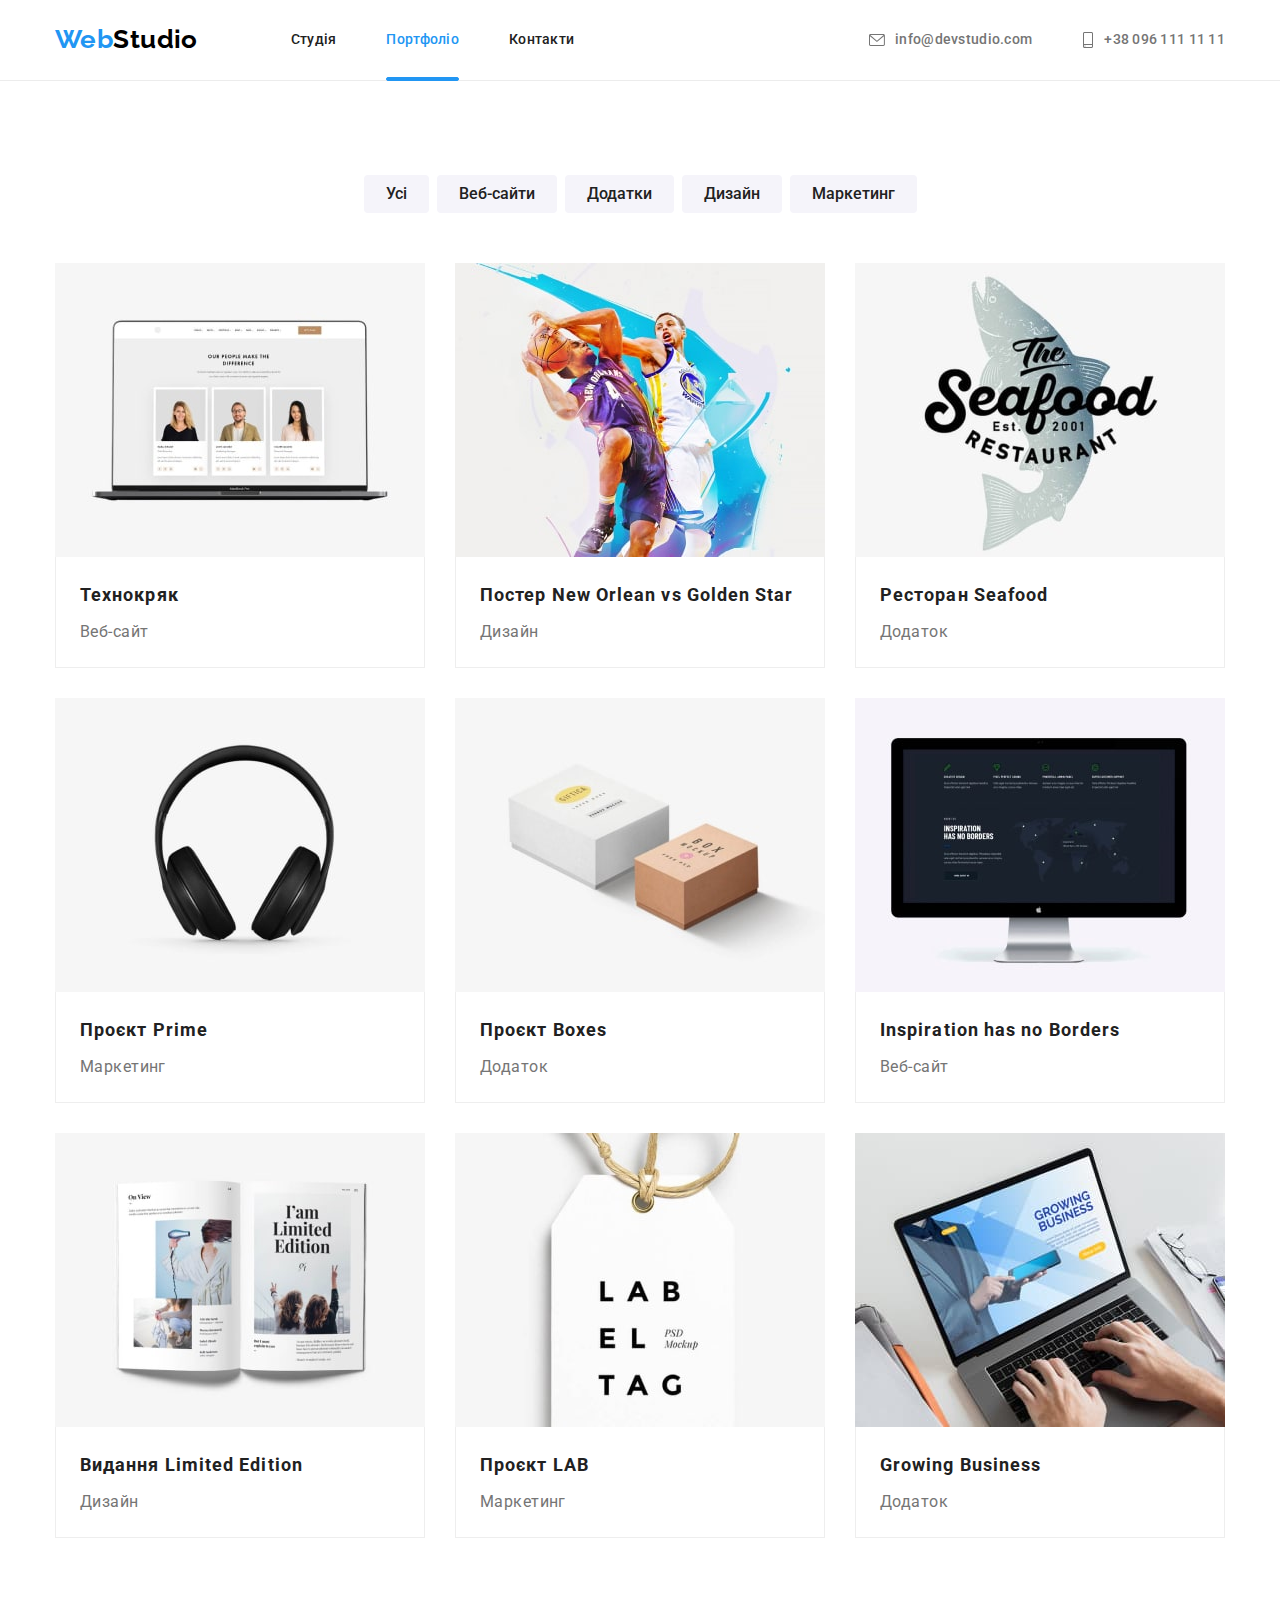
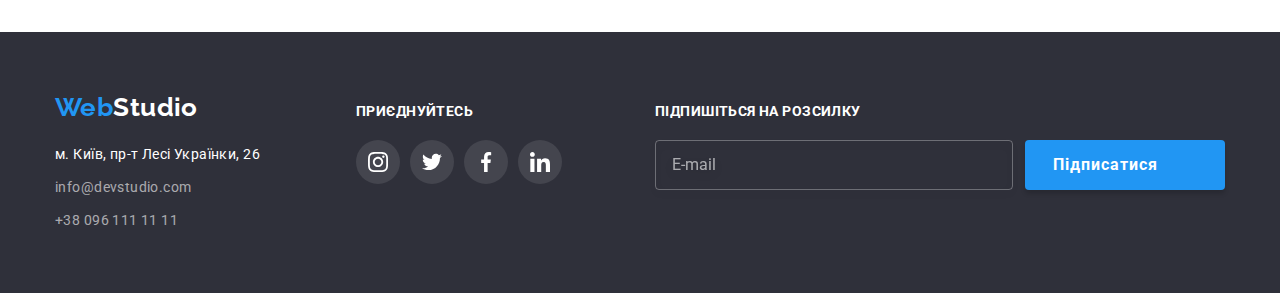
==== portfolio.html @ 58933726 "add all from home work 6" ====
<!DOCTYPE html>
<html lang="uk">

<head>
    <meta charset="UTF-8" />
    <meta http-equiv="X-UA-Compatible" content="IE=edge" />
    <meta name="viewport" content="width=device-width, initial-scale=1.0" />
    <title>WebStudio</title>
    <link rel="preconnect" href="https://fonts.googleapis.com" />
    <link rel="preconnect" href="https://fonts.gstatic.com" crossorigin />
    <link
        href="https://fonts.googleapis.com/css2?family=Raleway:wght@700&family=Roboto:wght@400;500;700;900&display=swap"
        rel="stylesheet" />
    <link rel="stylesheet"
        href="https://cdnjs.cloudflare.com/ajax/libs/modern-normalize/1.1.0/modern-normalize.min.css" />
    <link rel="stylesheet" href="./css/styles.css" />
</head>

<body>
    <!-- header -->
    <header class="header-page">
        <div class="container wraper-header">
            <a href="./index.html" lang="en" class="header-logo link"><span class="logo-web">Web</span>Studio</a>
            <nav class="nav">
                <a href="./index.html" class="nav-link active link">Студія</a>
                <a href="./portfolio.html" class="nav-link active current link">Портфоліо</a>
                <a href="./" class="nav-link active link">Контакти</a>
            </nav>
            <ul class="header-lists lists">
                <li class="header-list">
                    <a href="mailto:info@devstudio.com" target="_blank" rel="noopener noreferrer nofollow"
                        class="header-contact active link">
                        <svg class="mail-icon" width="16" height="12">
                            <use href="./img/icons.svg#icon-envelope"></use>
                        </svg>
                        info@devstudio.com</a>
                </li>
                <li class="header-list">
                    <a href="tel:+380961111111" class="header-contact active link">
                        <svg class="smartphone-icon" width="12" height="16">
                            <use href="./img/icons.svg#icon-smartphone"></use>
                        </svg>
                        +38 096 111 11 11</a>
                </li>
            </ul>
        </div>
    </header>

    <main>
        <!-- portfolio -->
        <section class="section">
            <div class="container">
                <h2 class="visually-hidden">Портфоліо</h2>
                <ul class="btn-lists lists">
                    <li class="filter-item">
                        <button type="button" class="btn-portfolio">Усі</button>
                    </li>
                    <li class="filter-item">
                        <button type="button" class="btn-portfolio">Веб-сайти</button>
                    </li>
                    <li class="filter-item">
                        <button type="button" class="btn-portfolio">Додатки</button>
                    </li>
                    <li class="filter-item">
                        <button type="button" class="btn-portfolio">Дизайн</button>
                    </li>
                    <li class="filter-item">
                        <button type="button" class="btn-portfolio">Маркетинг</button>
                    </li>
                </ul>
                <ul class="project-lists lists">
                    <li class="project-item">
                        <a href="./" class="project-link">
                            <div class="overlay-wrap">
                                <img src="./img/portfolio-1.jpg" alt="Відкритий на ноутбуці вебсайт" width="370" />
                                <p class="hover-overlay">Ресурс пропонує комплексні пропозиції з різним рівнем
                                    функціоналу та сервісів. Все це
                                    дозволить
                                    відвідувачу отримати
                                    вичерпні відомості про компанію чи приватну особу.</p>
                            </div>
                            <div class="project-wraper">
                                <h3 class="project-title">Технокряк</h3>
                                <p class="project-descr">Веб-сайт</p>
                            </div>
                        </a>
                    </li>
                    <li class="project-item">
                        <a href="./" class="project-link">
                            <div class="overlay-wrap">
                                <img src="./img/portfolio-2.jpg" alt="Постер баскетбольної команди" width="370" />
                                <p class="hover-overlay">Ресурс пропонує комплексні пропозиції з різним рівнем
                                    функціоналу та сервісів. Все це
                                    дозволить
                                    відвідувачу отримати
                                    вичерпні відомості про компанію чи приватну особу.</p>
                            </div>
                            <div class="project-wraper">
                                <h3 class="project-title">Постер New Orlean vs Golden Star</h3>
                                <p class="project-descr">Дизайн</p>
                            </div>
                        </a>
                    </li>
                    <li class="project-item">
                        <a href="./" class="project-link">
                            <div class="overlay-wrap">
                                <img src="./img/portfolio-3.jpg" alt="Логотип ресторану" width="370" />
                                <p class="hover-overlay">Ресурс пропонує комплексні пропозиції з різним рівнем
                                    функціоналу та сервісів. Все це дозволить
                                    відвідувачу отримати
                                    вичерпні відомості про компанію чи приватну особу.</p>
                            </div>
                            <div class="project-wraper">
                                <h3 class="project-title">Ресторан Seafood</h3>
                                <p class="project-descr">Додаток</p>
                            </div>
                        </a>
                    </li>
                    <li class="project-item">
                        <a href="./" class="project-link">

                            <div class="overlay-wrap">
                                <img src="./img/portfolio-4.jpg" alt="Навушники" width="370" />
                                <p class="hover-overlay">Ресурс пропонує комплексні пропозиції з різним рівнем
                                    функціоналу та сервісів. Все це дозволить
                                    відвідувачу отримати
                                    вичерпні відомості про компанію чи приватну особу.</p>
                            </div>
                            <div class="project-wraper">
                                <h3 class="project-title">Проєкт Prime</h3>
                                <p class="project-descr">Маркетинг</p>
                            </div>
                        </a>
                    </li>
                    <li class="project-item">
                        <a href="./" class="project-link">

                            <div class="overlay-wrap">
                                <img src="./img/portfolio-5.jpg" alt="Два ящика" width="370" />
                                <p class="hover-overlay">Ресурс пропонує комплексні пропозиції з різним рівнем
                                    функціоналу та сервісів. Все це дозволить
                                    відвідувачу отримати
                                    вичерпні відомості про компанію чи приватну особу.</p>
                            </div>
                            <div class="project-wraper">
                                <h3 class="project-title">Проєкт Boxes</h3>
                                <p class="project-descr">Додаток</p>
                            </div>
                        </a>
                    </li>
                    <li class="project-item">
                        <a href="./" class="project-link">

                            <div class="overlay-wrap">
                                <img src="./img/portfolio-6.jpg" alt="Вебсайт" width="370" />
                                <p class="hover-overlay">Ресурс пропонує комплексні пропозиції з різним рівнем
                                    функціоналу та сервісів. Все це дозволить
                                    відвідувачу отримати
                                    вичерпні відомості про компанію чи приватну особу.</p>
                            </div>
                            <div class="project-wraper">
                                <h3 class="project-title">Inspiration has no Borders</h3>
                                <p class="project-descr">Веб-сайт</p>
                            </div>
                        </a>
                    </li>
                    <li class="project-item">
                        <a href="./" class="project-link">

                            <div class="overlay-wrap">
                                <img src="./img/portfolio-7.jpg" alt="Книга лімітованої серії" width="370" />
                                <p class="hover-overlay">Ресурс пропонує комплексні пропозиції з різним рівнем
                                    функціоналу та сервісів. Все це дозволить
                                    відвідувачу отримати
                                    вичерпні відомості про компанію чи приватну особу.</p>
                            </div>
                            <div class="project-wraper">
                                <h3 class="project-title">Видання Limited Edition</h3>
                                <p class="project-descr">Дизайн</p>
                            </div>
                        </a>
                    </li>
                    <li class="project-item">
                        <a href="./" class="project-link">

                            <div class="overlay-wrap">
                                <img src="./img/portfolio-8.jpg" alt="Бирка" width="370" />
                                <p class="hover-overlay">Ресурс пропонує комплексні пропозиції з різним рівнем
                                    функціоналу та сервісів. Все це дозволить
                                    відвідувачу отримати
                                    вичерпні відомості про компанію чи приватну особу.</p>
                            </div>
                            <div class="project-wraper">
                                <h3 class="project-title">Проєкт LAB</h3>
                                <p class="project-descr">Маркетинг</p>
                            </div>
                        </a>
                    </li>
                    <li class="project-item">
                        <a href="./" class="project-link">

                            <div class="overlay-wrap">
                                <img src="./img/portfolio-9.jpg" alt="Відкритий на ноутбуці додаток" width="370" />
                                <p class="hover-overlay">Ресурс пропонує комплексні пропозиції з різним рівнем
                                    функціоналу та сервісів. Все це дозволить
                                    відвідувачу отримати
                                    вичерпні відомості про компанію чи приватну особу.</p>
                            </div>
                            <div class="project-wraper">
                                <h3 class="project-title">Growing Business</h3>
                                <p class="project-descr">Додаток</p>
                            </div>
                        </a>
                    </li>
                </ul>
            </div>
        </section>
    </main>

    <!-- footer -->
    <footer class="footer-page">
        <div class="wraper-footer container">
            <div class="wrap-address">
                <a href="./index.html" lang="en" class="footer-logo link"><span class="logo-web">Web</span>Studio</a>

                <address class="address-section">
                    <ul class="lists">
                        <li class="footer-list">
                            <a href="https://goo.gl/maps/ywGKh34JQWEBD4Sm8" class="address-link active link">м. Київ,
                                пр-т Лесі Українки, 26</a>
                        </li>
                        <li class="footer-list">
                            <a href="mailto:info@devstudio.com" target="_blank" rel="noopener noreferrer nofollow"
                                class="contact-link active link">info@devstudio.com</a>
                        </li>
                        <li class="footer-list">
                            <a href="tel:+380961111111" class="contact-link active link">+38 096 111 11 11</a>
                        </li>
                    </ul>
                </address>
            </div>
            <div class="wrap-social">
                <strong class="social-title">приєднуйтесь</strong>
                <ul class="social-lists-footer lists">
                    <li class="social-item">
                        <a href="./" class="social-link social-link-footer">
                            <svg class="social-icon" width="20" height="20">
                                <use href="./img/icons.svg#icon-instagram"></use>
                            </svg>
                        </a>
                    </li>
                    <li class="social-item">
                        <a href="./" class="social-link social-link-footer">
                            <svg class="social-icon" width="20" height="20">
                                <use href="./img/icons.svg#icon-twitter"></use>
                            </svg>
                        </a>
                    </li>
                    <li class="social-item">
                        <a href="./" class="social-link social-link-footer">
                            <svg class="social-icon" width="20" height="20">
                                <use href="./img/icons.svg#icon-facebook"></use>
                            </svg>
                        </a>
                    </li>
                    <li class="social-item">
                        <a href="./" class="social-link social-link-footer">
                            <svg class="social-icon" width="20" height="20">
                                <use href="./img/icons.svg#icon-linkedin"></use>
                            </svg>
                        </a>
                    </li>
                </ul>
            </div>

            <div>
                <strong class="social-title">Підпишіться на розсилку</strong>
                <form class="footer-form-wrap">
                    <input type="email" name="maill" class="footer-input" placeholder="E-mail" required>
                    <button type="submit" class="footer-btn btn active-btn">
                        Підписатися
                        <svg width="24" height="24" class="footer-icon-send">
                            <use href="./img/icons.svg#icon-send"></use>
                        </svg>
                    </button>
                </form>
            </div>
        </div>
    </footer>
</body>

</html>
---- css/styles.css ----
:root {
  --prime-bgc: #ffffff;
  --first-bgc: #2f303a;
  --second-bgc: #f5f4fa;

  --acent-color: #2196f3;
  --prime-color: #212121;
  --second-color: #757575;

  --line-header: #ececec;

  --btn-bgc: #2196f3;
  --btn-color: #ffffff;
  --btn-active: #188ce8;

  --overlay-hero: rgba(47, 48, 58, 0.4);
  --modall-hero: rgba(0, 0, 0, 0.2);
  --overlay-project: rgba(33, 150, 243, 0.9);

  --social-color: #afb1b8;

  --hero-color: #ffffff;
  --logo-header-color: #000000;
  --footer-color: #ffffff;
  --bgc-work-desc: rgba(47, 48, 58, 0.8);
  --contacts-color: rgba(255, 255, 255, 0.6);
  --bgc-social-footer: rgba(255, 255, 255, 0.1);
  --potfolio-project-border: #eeeeee;
}

h1,
h2,
h3,
h4,
h5,
h6,
p {
  margin: 0;
}

ul {
  padding: 0;
  margin: 0;
}

img {
  display: block;
}

body {
  font-family: 'Roboto', sans-serif;
  color: var(--prime-color);
  background-color: var(--prime-bgc);
  letter-spacing: 0.03em;
  font-size: 14px;
}

.active {
  transition: color 250ms cubic-bezier(0.4, 0, 0.2, 1);
}

.active:focus,
.active:hover {
  color: var(--acent-color);
}

.active-btn {
  transition: background-color 250ms cubic-bezier(0.4, 0, 0.2, 1);
}

.active-btn:hover,
.active-btn:focus {
  background-color: var(--btn-active);
}

.link {
  text-decoration: none;
}

.lists {
  list-style: none;
}

.visually-hidden {
  position: absolute;
  white-space: nowrap;
  width: 1px;
  height: 1px;
  overflow: hidden;
  border: 0;
  padding: 0;
  clip: rect(0 0 0 0);
  clip-path: inset(50%);
  margin: -1px;
}

.container {
  width: 1200px;
  padding-left: 15px;
  padding-right: 15px;
  margin: 0 auto;
}

.section {
  padding-top: 94px;
  padding-bottom: 94px;
}

.active.current {
  position: relative;
  color: var(--acent-color);
}

.active.current::after {
  content: '';
  position: absolute;
  bottom: -1px;
  left: 0;
  width: 100%;
  height: 4px;
  border: 1px solid var(--acent-color);
  border-radius: 2px;
  background-color: var(--acent-color);
}

/* header */
.header-page {
  max-width: 1600px;
  margin: 0 auto;
  border-bottom: 1px solid var(--line-header);
}

.wraper-header {
  display: flex;
  align-items: center;
}

.header-logo {
  display: inline-block;
  padding-top: 24px;
  padding-bottom: 25px;
  margin-right: 93px;

  font-family: 'Raleway', sans-serif;
  font-weight: 700;
  font-size: 26px;
  line-height: 1.19;
  color: var(--logo-header-color);
}

.logo-web {
  color: var(--acent-color);
}

.nav {
  display: flex;
}

.nav-link {
  display: block;
  padding: 32px 0;

  font-weight: 500;
  line-height: 1.14;
  letter-spacing: 0.02em;
  color: inherit;
}

.nav-link:not(:last-child) {
  margin-right: 50px;
}

.header-lists {
  display: flex;
  margin-left: auto;
}

.header-list:not(:last-child) {
  margin-right: 50px;
}

.header-contact {
  display: flex;
  align-items: center;

  font-weight: 500;
  line-height: 1.14;
  letter-spacing: 0.02em;
  color: var(--second-color);
}

.mail-icon,
.smartphone-icon {
  margin-right: 10px;
  fill: currentColor;
}

/* Hero */
.hero-section {
  max-width: 1600px;
  height: 600px;
  margin: 0 auto;
  background-color: var(--first-bgc);
  background-image: linear-gradient(to right, rgba(47, 48, 58, 0.4), rgba(47, 48, 58, 0.4)),
    url(../img/bgc-hero.jpg);
  background-repeat: no-repeat;
  background-size: cover;
  background-position: center;
  padding-top: 200px;
  padding-bottom: 200px;
}

.hero-title {
  max-width: 696px;
  margin: 0 auto;
  margin-bottom: 30px;

  font-weight: 900;
  font-size: 44px;
  line-height: 1.36;
  text-align: center;
  letter-spacing: 0.06em;
  text-transform: uppercase;
  color: var(--hero-color);
}

.btn {
  display: block;
  margin: 0 auto;
  padding: 10px 32px;
  box-shadow: 0px 4px 4px rgba(0, 0, 0, 0.15);
  border: none;
  border-radius: 4px;
  min-width: 216px;

  font-family: inherit;
  font-weight: 700;
  font-size: 16px;
  line-height: 1.88;
  text-align: center;
  letter-spacing: 0.06em;
  color: var(--btn-color);
  background-color: var(--btn-bgc);
  cursor: pointer;
}

/* advantage */
.advantage-wraper {
  padding-bottom: 47px;
}

.advantage-lists {
  display: flex;
  flex-wrap: wrap;
  gap: 30px;
}

.icon-wrap {
  display: flex;
  align-items: center;
  justify-content: center;
  width: 270px;
  height: 120px;
  background-color: var(--second-bgc);
  border-radius: 4px;
  margin-bottom: 30px;
}

.advantage-item {
  flex-basis: calc((100% - 90px) / 4);
}

.advantage-title {
  margin-bottom: 10px;

  font-weight: 700;
  line-height: 1.14;
  text-transform: uppercase;
}

.advantage-descr {
  line-height: 1.71;
  color: var(--second-color);
}

/* about work */
.work-section {
  padding-top: 47px;
}

.work-lists {
  display: flex;
  flex-wrap: wrap;
  gap: 30px;
}

.work-item {
  position: relative;
  flex-basis: calc((100% - 60px) / 3);
}

.work-wrap {
  position: absolute;
  bottom: 0;
  left: 0;
  display: flex;
  justify-content: center;
  align-items: center;
  padding: 10px;
  width: 100%;
  height: 70px;
  background-color: var(--bgc-work-desc);
}

.work-desc {
  font-weight: 700;
  line-height: 1.14;
  text-align: center;
  text-transform: uppercase;
  color: var(--hero-color);
}

.work-title,
.team-title {
  margin-bottom: 50px;

  font-weight: 700;
  font-size: 36px;
  line-height: 1.17;
  text-align: center;
}

/* about-team */
.team-section {
  background-color: var(--second-bgc);
  max-width: 1600px;
  margin: 0 auto;
}

.team-lists {
  display: flex;
  flex-wrap: wrap;
  gap: 30px;
}

.card {
  box-shadow: 0px 1px 3px rgba(0, 0, 0, 0.12), 0px 1px 1px rgba(0, 0, 0, 0.14),
    0px 2px 1px rgba(0, 0, 0, 0.2);
  border-radius: 0px 0px 4px 4px;
  background-color: var(--prime-bgc);
  flex-basis: calc((100% - 4 * 30px) / 4);
}

.wraper-card {
  padding: 30px 10px;
  text-align: center;
}

.card-title {
  display: block;
  margin-bottom: 10px;

  font-weight: 500;
  font-size: 16px;
  line-height: 1.19;
}

.card-descr {
  margin-bottom: 16px;

  font-size: 16px;
  line-height: 1.19;
  color: var(--second-color);
}

.social-lists {
  display: flex;
  justify-content: center;
  gap: 10px;
}

.social-link {
  display: flex;
  align-items: center;
  justify-content: center;
  border-radius: 50%;
  width: 44px;
  height: 44px;
  color: var(--social-color);

  transition: color 250ms cubic-bezier(0.4, 0, 0.2, 1),
    background-color 250ms cubic-bezier(0.4, 0, 0.2, 1);
}

.social-link:hover,
.social-link:focus {
  color: var(--btn-color);
  background-color: var(--acent-color);
}

.social-icon {
  fill: currentColor;
}

/* Permanent clients */
.clients-title {
  margin-bottom: 50px;

  font-weight: 700;
  font-size: 36px;
  line-height: 1.17;
  text-align: center;
}

.clients-lists {
  display: flex;
  flex-wrap: wrap;
  gap: 30px;
}

.clients-item {
  width: calc((100% - 150px) / 6);
}

.clients-link {
  display: flex;
  align-items: center;
  justify-content: center;
  height: 92px;

  border: 1px solid var(--social-color);
  border-radius: 4px;
  color: var(--social-color);

  transition: color 250ms cubic-bezier(0.4, 0, 0.2, 1),
    border-color 250ms cubic-bezier(0.4, 0, 0.2, 1);
}

.clients-link:hover,
.clients-link:focus {
  border-color: var(--acent-color);
  color: var(--acent-color);
}

.clients-icon {
  fill: currentColor;
}

/* footer */
.footer-page {
  background-color: var(--first-bgc);
  max-width: 1600px;
  margin: 0 auto;
}

.wraper-footer {
  display: flex;
  align-items: baseline;
  padding-top: 60px;
  padding-bottom: 60px;
}

.wrap-address {
  margin-right: 70px;
  width: 231px;
}

.footer-logo {
  display: inline-block;
  margin-bottom: 20px;

  font-family: 'Raleway', sans-serif;
  font-weight: 700;
  font-size: 26px;
  line-height: 1.19;
  color: var(--footer-color);
}

.address-section {
  font-style: normal;
}

.footer-list:not(:last-child) {
  margin-bottom: 9px;
}

.address-link {
  line-height: 1.71;
  color: var(--footer-color);
}

.contact-link {
  line-height: 1.71;
  color: var(--contacts-color);
}

.wrap-social {
  margin-right: 93px;
}

.social-title {
  display: block;
  margin-bottom: 20px;

  color: var(--footer-color);
  font-weight: 700;
  line-height: 1.14;
  text-transform: uppercase;
}

.social-lists-footer {
  display: flex;
  gap: 10px;
}

.social-link-footer {
  color: var(--footer-color);
  background-color: var(--bgc-social-footer);
}

.social-link-footer:hover,
.social-link-footer:focus {
  background-color: var(--acent-color);
}

.footer-form-wrap {
  display: flex;
}

.footer-input {
  width: 358px;
  height: 50px;
  padding: 15px 16px;
  margin-right: 12px;
  border: 1px solid rgba(255, 255, 255, 0.3);
  filter: drop-shadow(0px 4px 4px rgba(0, 0, 0, 0.15));
  border-radius: 4px;

  background-color: inherit;
  color: var(--footer-color);
}

.footer-input:-webkit-autofill {
  -webkit-text-fill-color: var(--footer-color);
  -webkit-box-shadow: 0 0 0 30px var(--first-bgc) inset;
  caret-color: var(--footer-color);
}

.footer-input::placeholder {
  font-size: 16px;
  line-height: 1.25;
  color: var(--contacts-color);
}

.footer-btn {
  display: flex;
  align-items: center;
  min-width: 200px;
  padding: 10px 28px;
}

.footer-icon-send {
  margin-left: 10px;
  fill: currentColor;
}

/* portfolio */
.btn-lists {
  display: flex;
  justify-content: center;
  margin-bottom: 50px;
  gap: 8px;
}

.btn-portfolio {
  padding: 6px 22px;
  background: #f5f4fa;
  border-radius: 4px;
  border: none;

  font-family: inherit;
  font-weight: 500;
  font-size: 16px;
  line-height: 1.62;
  background-color: var(--second-bgc);
  color: inherit;
  cursor: pointer;

  transition: box-shadow 250ms cubic-bezier(0.4, 0, 0.2, 1),
    color 250ms cubic-bezier(0.4, 0, 0.2, 1), background-color 250ms cubic-bezier(0.4, 0, 0.2, 1);
}

.btn-portfolio:focus,
.btn-portfolio:hover {
  box-shadow: 0px 3px 1px rgba(0, 0, 0, 0.1), 0px 1px 2px rgba(0, 0, 0, 0.08),
    0px 2px 2px rgba(0, 0, 0, 0.12);
  color: var(--btn-color);
  background-color: var(--acent-color);
}

.project-lists {
  display: flex;
  flex-wrap: wrap;
  gap: 30px;
}

.project-item {
  flex-basis: calc((100% - 60px) / 3);
}

.overlay-wrap {
  position: relative;
  overflow: hidden;
}

.project-link {
  display: block;
  text-decoration: none;
  color: inherit;
  transition: box-shadow 250ms cubic-bezier(0.4, 0, 0.2, 1);
}

.project-link:hover,
.project-link:focus {
  box-shadow: 0px 1px 1px rgba(0, 0, 0, 0.12), 0px 4px 4px rgba(0, 0, 0, 0.06),
    1px 4px 6px rgba(0, 0, 0, 0.16);
}

.hover-overlay {
  padding: 63px 24px;
  position: absolute;
  top: 0;
  left: 0;

  font-weight: 400;
  font-size: 18px;
  line-height: 1.56;
  color: var(--btn-color);
  background-color: var(--overlay-project);

  transform: translateY(101%);
  transition: transform 250ms cubic-bezier(0.4, 0, 0.2, 1);
}

.project-link:hover .hover-overlay,
.project-link:focus .hover-overlay {
  transform: translateY(0);
}

.project-wraper {
  padding: 20px 24px;
  border-bottom: 1px solid var(--potfolio-project-border);
  border-right: 1px solid var(--potfolio-project-border);
  border-left: 1px solid var(--potfolio-project-border);
}

.project-title {
  margin-bottom: 4px;

  font-weight: 700;
  font-size: 18px;
  line-height: 2;
  letter-spacing: 0.06em;
}

.project-descr {
  font-size: 16px;
  line-height: 1.88;
  color: var(--second-color);
}

/* backdrop */
.is-hidden {
  visibility: hidden;
  opacity: 0;
  pointer-events: none;
}

.hero-backdrop.is-hidden {
  opacity: 0;
}

.hero-backdrop {
  position: fixed;
  z-index: 1;
  opacity: 1;
  top: 0;
  left: 0;
  width: 100%;
  height: 100%;
  background-color: var(--modall-hero);

  transition: opacity 250ms cubic-bezier(0.4, 0, 0.2, 1),
    visibility 250ms cubic-bezier(0.4, 0, 0.2, 1);
}

.hero-backdrop.is-hidden .modall {
  transform: translate(-50%, -50%) scale(1.15);
}

.modall {
  position: absolute;
  top: 50%;
  left: 50%;
  width: 528px;
  height: 581px;
  padding: 40px;

  background-color: var(--prime-bgc);
  box-shadow: 0px 1px 3px rgba(0, 0, 0, 0.12), 0px 1px 1px rgba(0, 0, 0, 0.14),
    0px 2px 1px rgba(0, 0, 0, 0.2);
  border-radius: 4px;
  transform: translate(-50%, -50%) scale(1);

  transition: transform 250ms cubic-bezier(0.4, 0, 0.2, 1);
}

.modall-title {
  display: block;
  margin-bottom: 12px;

  font-weight: 700;
  font-size: 20px;
  line-height: 1.15;
  text-align: center;
}

.modall-form {
  display: flex;
  flex-direction: column;
}

.modall-field,
.modall-field-textarea {
  display: flex;
  flex-direction: column;
  margin-bottom: 10px;
}

.modall-field-textarea {
  margin-bottom: 20px;
}

.modall-label {
  margin-bottom: 4px;

  font-size: 12px;
  line-height: 1.17;
  letter-spacing: 0.01em;
  color: var(--second-color);
}

.wrap-input {
  position: relative;
}

.modall-input {
  padding-left: 42px;
  border: 1px solid rgba(33, 33, 33, 0.2);
  border-radius: 4px;
  height: 40px;
  width: 100%;

  font-size: 12px;
  line-height: 1.67;
  letter-spacing: 0.01em;

  outline: none;

  transition: border 250ms cubic-bezier(0.4, 0, 0.2, 1);
}

.modall-input:-webkit-autofill {
  -webkit-text-fill-color: var(--prime-color);
  -webkit-box-shadow: 0 0 0 30px var(--prime-bgc) inset;
  caret-color: var(--prime-color);
}

.modall-input:hover,
.modall-input:focus,
.modall-textarea:hover,
.modall-textarea:focus {
  border: solid 1px var(--acent-color);
}

.modall-icon {
  position: absolute;
  top: 50%;
  left: 12px;
  transform: translateY(-50%);
  fill: currentColor;
  pointer-events: none;

  transition: fill 250ms cubic-bezier(0.4, 0, 0.2, 1);
}

.modall-input:hover+.modall-icon,
.modall-input:focus+.modall-icon {
  fill: var(--acent-color);
}

.modall-textarea {
  height: 120px;
  padding: 12px 16px;
  border: 1px solid rgba(33, 33, 33, 0.2);
  border-radius: 4px;
  resize: none;

  outline: none;

  transition: border 250ms cubic-bezier(0.4, 0, 0.2, 1);
}

.modall-textarea::placeholder {
  font-size: 12px;
  line-height: 1.67;
  letter-spacing: 0.01em;
}

.checkbox-label {
  display: flex;
  align-items: center;
  justify-content: center;
  margin-bottom: 30px;
}

.agree {
  fill: transparent;
  border: 2px solid var(--prime-color);
  border-radius: 2px;
  margin-right: 7px;

  transition: fill 250ms cubic-bezier(0.4, 0, 0.2, 1),
    background-color 250ms cubic-bezier(0.4, 0, 0.2, 1);
}


.ckeckbox:checked+.agree {
  background-color: var(--acent-color);
  fill: var(--btn-color);
  border-radius: 2px;
  border: none;
}

.license {
  line-height: 1.71;
  color: var(--second-color);
}

.license-link {
  line-height: 1.71;
  color: var(--acent-color);
}



.btn-close {
  display: flex;
  align-items: center;
  justify-content: center;

  position: absolute;
  top: 8px;
  right: 8px;

  background-color: inherit;
  border-radius: 50%;
  width: 30px;
  height: 30px;
  border: 1px solid rgba(0, 0, 0, 0.1);
  cursor: pointer;
  color: var(--logo-header-color);

  transition: color 250ms cubic-bezier(0.4, 0, 0.2, 1);
}

.btn-close:hover {
  color: var(--acent-color);
}

.icon-close {
  fill: currentColor;
}
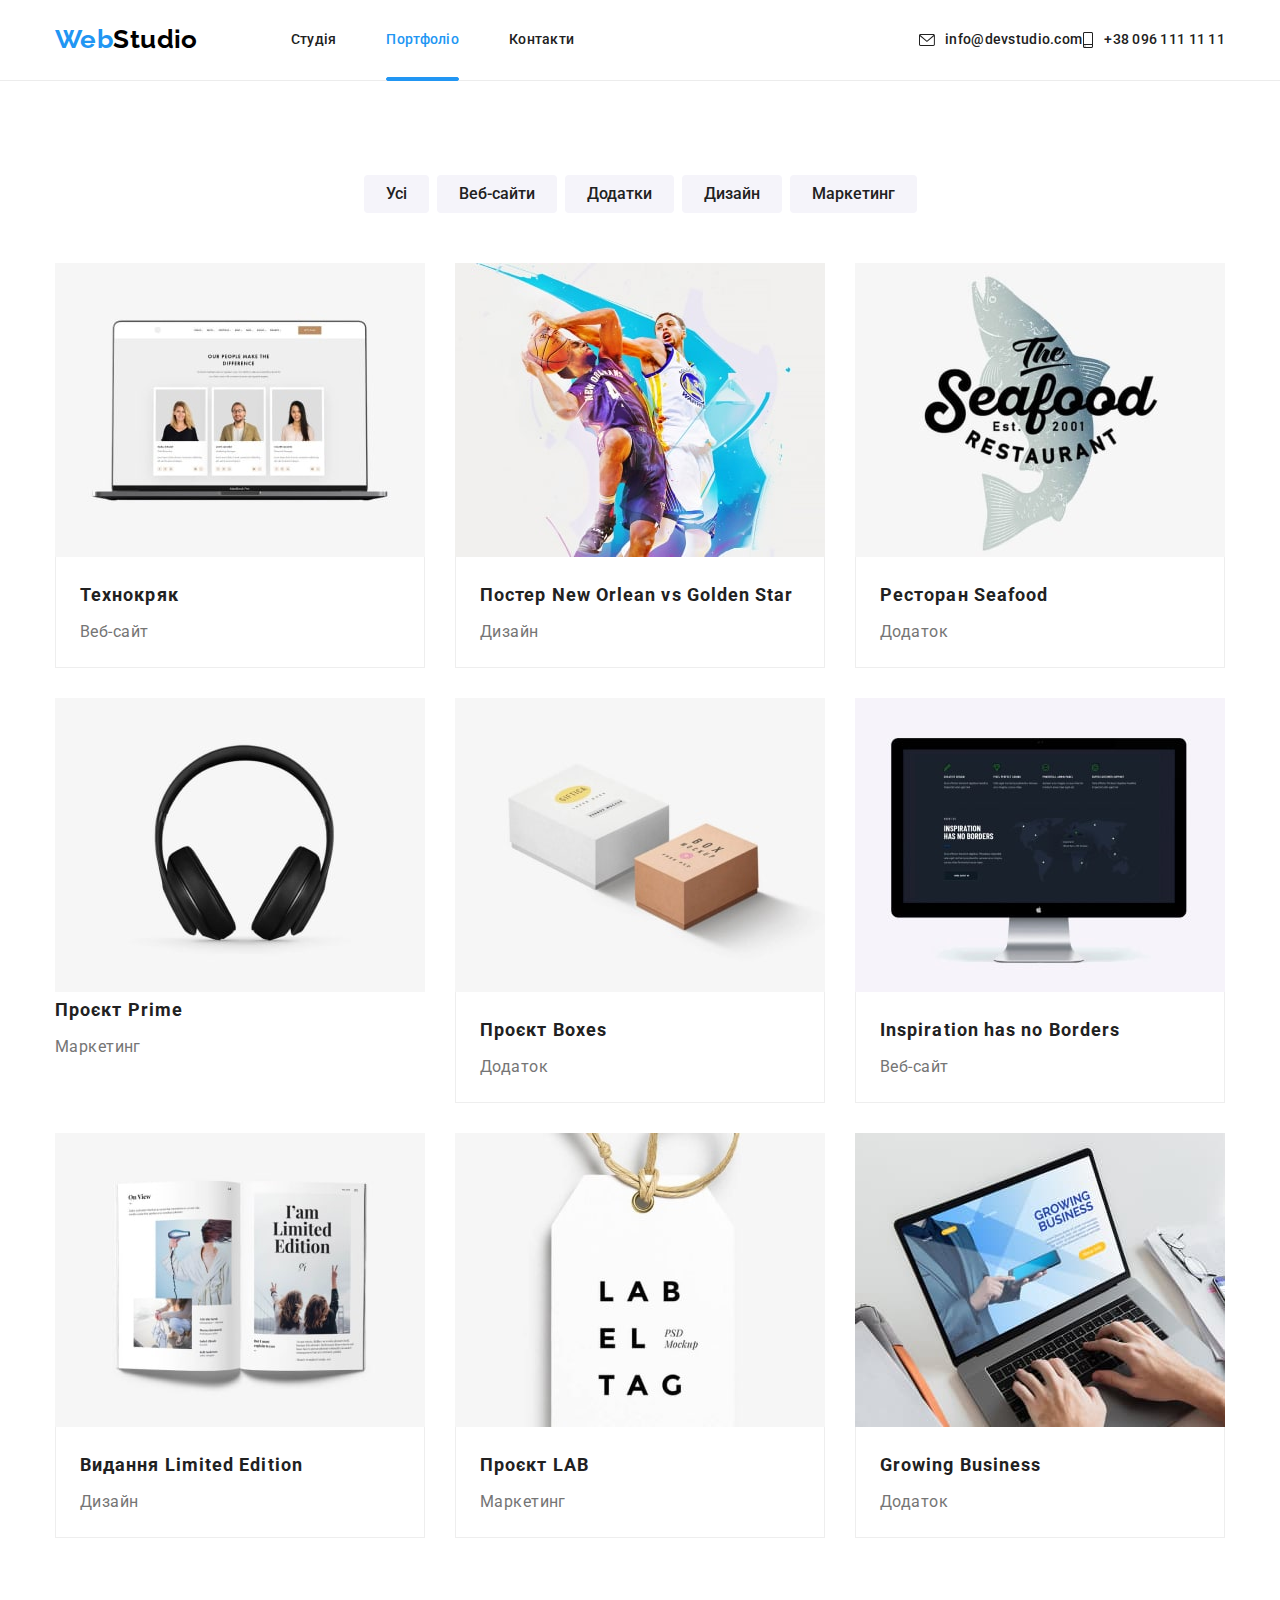
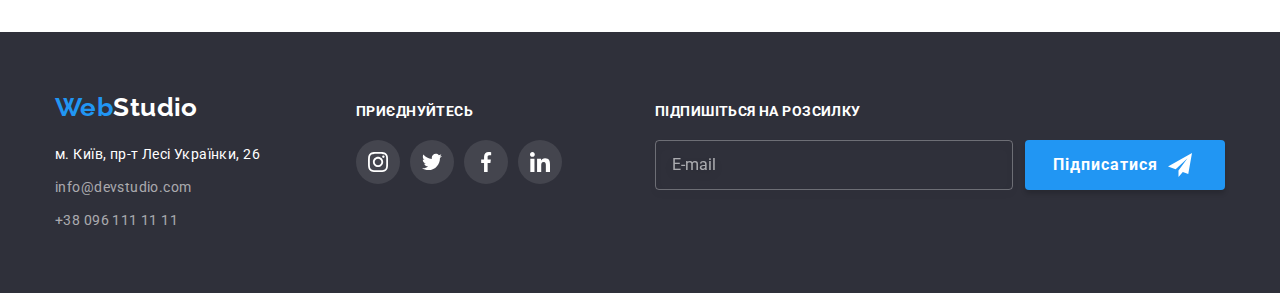
==== commit 26c13776: "add all from hv6" ====
--- a/portfolio.html
+++ b/portfolio.html
@@ -13,31 +13,32 @@
         rel="stylesheet" />
     <link rel="stylesheet"
         href="https://cdnjs.cloudflare.com/ajax/libs/modern-normalize/1.1.0/modern-normalize.min.css" />
-    <link rel="stylesheet" href="./css/styles.css" />
+    <link rel="stylesheet" href="./css/main.min.css" />
 </head>
 
 <body>
     <!-- header -->
     <header class="header-page">
-        <div class="container wraper-header">
-            <a href="./index.html" lang="en" class="header-logo link"><span class="logo-web">Web</span>Studio</a>
-            <nav class="nav">
-                <a href="./index.html" class="nav-link active link">Студія</a>
-                <a href="./portfolio.html" class="nav-link active current link">Портфоліо</a>
-                <a href="./" class="nav-link active link">Контакти</a>
+        <div class="container header-page__wraper">
+            <a href="./index.html" lang="en" class="logo logo--header link">Web<span class="logo__header">Studio</span></a>
+            <nav class="navigation">
+                <a href="./index.html" class="navigation__link active link">Студія</a>
+                <a href="./portfolio.html" class="navigation__link navigation__link--current active link">Портфоліо</a>
+                <a href="./" class="navigation__link active link">Контакти</a>
             </nav>
-            <ul class="header-lists lists">
-                <li class="header-list">
+    
+            <ul class="contact-lists lists">
+                <li class="contact-lists__item">
                     <a href="mailto:info@devstudio.com" target="_blank" rel="noopener noreferrer nofollow"
-                        class="header-contact active link">
-                        <svg class="mail-icon" width="16" height="12">
+                        class="contact-lists__link active link">
+                        <svg class="contact-lists__icon" width="16" height="12">
                             <use href="./img/icons.svg#icon-envelope"></use>
                         </svg>
                         info@devstudio.com</a>
                 </li>
-                <li class="header-list">
-                    <a href="tel:+380961111111" class="header-contact active link">
-                        <svg class="smartphone-icon" width="12" height="16">
+                <li class="contact-lists__item">
+                    <a href="tel:+380961111111" class="contact-lists__link active link">
+                        <svg class="contact-lists__icon" width="12" height="16">
                             <use href="./img/icons.svg#icon-smartphone"></use>
                         </svg>
                         +38 096 111 11 11</a>
@@ -51,164 +52,164 @@
         <section class="section">
             <div class="container">
                 <h2 class="visually-hidden">Портфоліо</h2>
-                <ul class="btn-lists lists">
-                    <li class="filter-item">
-                        <button type="button" class="btn-portfolio">Усі</button>
-                    </li>
-                    <li class="filter-item">
-                        <button type="button" class="btn-portfolio">Веб-сайти</button>
-                    </li>
-                    <li class="filter-item">
-                        <button type="button" class="btn-portfolio">Додатки</button>
-                    </li>
-                    <li class="filter-item">
-                        <button type="button" class="btn-portfolio">Дизайн</button>
-                    </li>
-                    <li class="filter-item">
-                        <button type="button" class="btn-portfolio">Маркетинг</button>
+                <ul class="filter-btn lists">
+                    <li>
+                        <button type="button" class="filter-btn__button">Усі</button>
+                    </li>
+                    <li>
+                        <button type="button" class="filter-btn__button">Веб-сайти</button>
+                    </li>
+                    <li>
+                        <button type="button" class="filter-btn__button">Додатки</button>
+                    </li>
+                    <li>
+                        <button type="button" class="filter-btn__button">Дизайн</button>
+                    </li>
+                    <li>
+                        <button type="button" class="filter-btn__button">Маркетинг</button>
                     </li>
                 </ul>
-                <ul class="project-lists lists">
-                    <li class="project-item">
-                        <a href="./" class="project-link">
-                            <div class="overlay-wrap">
+                <ul class="project lists">
+                    <li class="project__item">
+                        <a href="./" class="project__link">
+                            <div class="project-overlay__wrap">
                                 <img src="./img/portfolio-1.jpg" alt="Відкритий на ноутбуці вебсайт" width="370" />
-                                <p class="hover-overlay">Ресурс пропонує комплексні пропозиції з різним рівнем
+                                <p class="project__overlay">Ресурс пропонує комплексні пропозиції з різним рівнем
                                     функціоналу та сервісів. Все це
                                     дозволить
                                     відвідувачу отримати
                                     вичерпні відомості про компанію чи приватну особу.</p>
                             </div>
-                            <div class="project-wraper">
-                                <h3 class="project-title">Технокряк</h3>
-                                <p class="project-descr">Веб-сайт</p>
-                            </div>
-                        </a>
-                    </li>
-                    <li class="project-item">
-                        <a href="./" class="project-link">
-                            <div class="overlay-wrap">
+                            <div class="project__wrap">
+                                <h3 class="project__title">Технокряк</h3>
+                                <p class="project__descr">Веб-сайт</p>
+                            </div>
+                        </a>
+                    </li>
+                    <li class="project__item">
+                        <a href="./" class="project__link">
+                            <div class="project-overlay__wrap">
                                 <img src="./img/portfolio-2.jpg" alt="Постер баскетбольної команди" width="370" />
-                                <p class="hover-overlay">Ресурс пропонує комплексні пропозиції з різним рівнем
+                                <p class="project__overlay">Ресурс пропонує комплексні пропозиції з різним рівнем
                                     функціоналу та сервісів. Все це
                                     дозволить
                                     відвідувачу отримати
                                     вичерпні відомості про компанію чи приватну особу.</p>
                             </div>
-                            <div class="project-wraper">
-                                <h3 class="project-title">Постер New Orlean vs Golden Star</h3>
-                                <p class="project-descr">Дизайн</p>
-                            </div>
-                        </a>
-                    </li>
-                    <li class="project-item">
-                        <a href="./" class="project-link">
-                            <div class="overlay-wrap">
+                            <div class="project__wrap">
+                                <h3 class="project__title">Постер New Orlean vs Golden Star</h3>
+                                <p class="project__descr">Дизайн</p>
+                            </div>
+                        </a>
+                    </li>
+                    <li class="project__item">
+                        <a href="./" class="project__link">
+                            <div class="project-overlay__wrap">
                                 <img src="./img/portfolio-3.jpg" alt="Логотип ресторану" width="370" />
-                                <p class="hover-overlay">Ресурс пропонує комплексні пропозиції з різним рівнем
-                                    функціоналу та сервісів. Все це дозволить
-                                    відвідувачу отримати
-                                    вичерпні відомості про компанію чи приватну особу.</p>
-                            </div>
-                            <div class="project-wraper">
-                                <h3 class="project-title">Ресторан Seafood</h3>
-                                <p class="project-descr">Додаток</p>
-                            </div>
-                        </a>
-                    </li>
-                    <li class="project-item">
-                        <a href="./" class="project-link">
-
-                            <div class="overlay-wrap">
+                                <p class="project__overlay">Ресурс пропонує комплексні пропозиції з різним рівнем
+                                    функціоналу та сервісів. Все це дозволить
+                                    відвідувачу отримати
+                                    вичерпні відомості про компанію чи приватну особу.</p>
+                            </div>
+                            <div class="project__wrap">
+                                <h3 class="project__title">Ресторан Seafood</h3>
+                                <p class="project__descr">Додаток</p>
+                            </div>
+                        </a>
+                    </li>
+                    <li class="project__item">
+                        <a href="./" class="project__link">
+
+                            <div class="project-overlay__wrap">
                                 <img src="./img/portfolio-4.jpg" alt="Навушники" width="370" />
-                                <p class="hover-overlay">Ресурс пропонує комплексні пропозиції з різним рівнем
-                                    функціоналу та сервісів. Все це дозволить
-                                    відвідувачу отримати
-                                    вичерпні відомості про компанію чи приватну особу.</p>
-                            </div>
-                            <div class="project-wraper">
-                                <h3 class="project-title">Проєкт Prime</h3>
-                                <p class="project-descr">Маркетинг</p>
-                            </div>
-                        </a>
-                    </li>
-                    <li class="project-item">
-                        <a href="./" class="project-link">
-
-                            <div class="overlay-wrap">
+                                <p class="project__overlay">Ресурс пропонує комплексні пропозиції з різним рівнем
+                                    функціоналу та сервісів. Все це дозволить
+                                    відвідувачу отримати
+                                    вичерпні відомості про компанію чи приватну особу.</p>
+                            </div>
+                            <div class="project__wraper">
+                                <h3 class="project__title">Проєкт Prime</h3>
+                                <p class="project__descr">Маркетинг</p>
+                            </div>
+                        </a>
+                    </li>
+                    <li class="project__item">
+                        <a href="./" class="project__link">
+
+                            <div class="project-overlay__wrap">
                                 <img src="./img/portfolio-5.jpg" alt="Два ящика" width="370" />
-                                <p class="hover-overlay">Ресурс пропонує комплексні пропозиції з різним рівнем
-                                    функціоналу та сервісів. Все це дозволить
-                                    відвідувачу отримати
-                                    вичерпні відомості про компанію чи приватну особу.</p>
-                            </div>
-                            <div class="project-wraper">
-                                <h3 class="project-title">Проєкт Boxes</h3>
-                                <p class="project-descr">Додаток</p>
-                            </div>
-                        </a>
-                    </li>
-                    <li class="project-item">
-                        <a href="./" class="project-link">
-
-                            <div class="overlay-wrap">
+                                <p class="project__overlay">Ресурс пропонує комплексні пропозиції з різним рівнем
+                                    функціоналу та сервісів. Все це дозволить
+                                    відвідувачу отримати
+                                    вичерпні відомості про компанію чи приватну особу.</p>
+                            </div>
+                            <div class="project__wrap">
+                                <h3 class="project__title">Проєкт Boxes</h3>
+                                <p class="project__descr">Додаток</p>
+                            </div>
+                        </a>
+                    </li>
+                    <li class="project__item">
+                        <a href="./" class="project__link">
+
+                            <div class="project-overlay__wrap">
                                 <img src="./img/portfolio-6.jpg" alt="Вебсайт" width="370" />
-                                <p class="hover-overlay">Ресурс пропонує комплексні пропозиції з різним рівнем
-                                    функціоналу та сервісів. Все це дозволить
-                                    відвідувачу отримати
-                                    вичерпні відомості про компанію чи приватну особу.</p>
-                            </div>
-                            <div class="project-wraper">
-                                <h3 class="project-title">Inspiration has no Borders</h3>
-                                <p class="project-descr">Веб-сайт</p>
-                            </div>
-                        </a>
-                    </li>
-                    <li class="project-item">
-                        <a href="./" class="project-link">
-
-                            <div class="overlay-wrap">
+                                <p class="project__overlay">Ресурс пропонує комплексні пропозиції з різним рівнем
+                                    функціоналу та сервісів. Все це дозволить
+                                    відвідувачу отримати
+                                    вичерпні відомості про компанію чи приватну особу.</p>
+                            </div>
+                            <div class="project__wrap">
+                                <h3 class="project__title">Inspiration has no Borders</h3>
+                                <p class="project__descr">Веб-сайт</p>
+                            </div>
+                        </a>
+                    </li>
+                    <li class="project__item">
+                        <a href="./" class="project__link">
+
+                            <div class="project-overlay__wrap">
                                 <img src="./img/portfolio-7.jpg" alt="Книга лімітованої серії" width="370" />
-                                <p class="hover-overlay">Ресурс пропонує комплексні пропозиції з різним рівнем
-                                    функціоналу та сервісів. Все це дозволить
-                                    відвідувачу отримати
-                                    вичерпні відомості про компанію чи приватну особу.</p>
-                            </div>
-                            <div class="project-wraper">
-                                <h3 class="project-title">Видання Limited Edition</h3>
-                                <p class="project-descr">Дизайн</p>
-                            </div>
-                        </a>
-                    </li>
-                    <li class="project-item">
-                        <a href="./" class="project-link">
-
-                            <div class="overlay-wrap">
+                                <p class="project__overlay">Ресурс пропонує комплексні пропозиції з різним рівнем
+                                    функціоналу та сервісів. Все це дозволить
+                                    відвідувачу отримати
+                                    вичерпні відомості про компанію чи приватну особу.</p>
+                            </div>
+                            <div class="project__wrap">
+                                <h3 class="project__title">Видання Limited Edition</h3>
+                                <p class="project__descr">Дизайн</p>
+                            </div>
+                        </a>
+                    </li>
+                    <li class="project__item">
+                        <a href="./" class="project__link">
+
+                            <div class="project-overlay__wrap">
                                 <img src="./img/portfolio-8.jpg" alt="Бирка" width="370" />
-                                <p class="hover-overlay">Ресурс пропонує комплексні пропозиції з різним рівнем
-                                    функціоналу та сервісів. Все це дозволить
-                                    відвідувачу отримати
-                                    вичерпні відомості про компанію чи приватну особу.</p>
-                            </div>
-                            <div class="project-wraper">
-                                <h3 class="project-title">Проєкт LAB</h3>
-                                <p class="project-descr">Маркетинг</p>
-                            </div>
-                        </a>
-                    </li>
-                    <li class="project-item">
-                        <a href="./" class="project-link">
-
-                            <div class="overlay-wrap">
+                                <p class="project__overlay">Ресурс пропонує комплексні пропозиції з різним рівнем
+                                    функціоналу та сервісів. Все це дозволить
+                                    відвідувачу отримати
+                                    вичерпні відомості про компанію чи приватну особу.</p>
+                            </div>
+                            <div class="project__wrap">
+                                <h3 class="project__title">Проєкт LAB</h3>
+                                <p class="project__descr">Маркетинг</p>
+                            </div>
+                        </a>
+                    </li>
+                    <li class="project__item">
+                        <a href="./" class="project__link">
+
+                            <div class="project-overlay__wrap">
                                 <img src="./img/portfolio-9.jpg" alt="Відкритий на ноутбуці додаток" width="370" />
-                                <p class="hover-overlay">Ресурс пропонує комплексні пропозиції з різним рівнем
-                                    функціоналу та сервісів. Все це дозволить
-                                    відвідувачу отримати
-                                    вичерпні відомості про компанію чи приватну особу.</p>
-                            </div>
-                            <div class="project-wraper">
-                                <h3 class="project-title">Growing Business</h3>
-                                <p class="project-descr">Додаток</p>
+                                <p class="project__overlay">Ресурс пропонує комплексні пропозиції з різним рівнем
+                                    функціоналу та сервісів. Все це дозволить
+                                    відвідувачу отримати
+                                    вичерпні відомості про компанію чи приватну особу.</p>
+                            </div>
+                            <div class="project__wrap">
+                                <h3 class="project__title">Growing Business</h3>
+                                <p class="project__descr">Додаток</p>
                             </div>
                         </a>
                     </li>
@@ -218,68 +219,70 @@
     </main>
 
     <!-- footer -->
-    <footer class="footer-page">
-        <div class="wraper-footer container">
-            <div class="wrap-address">
-                <a href="./index.html" lang="en" class="footer-logo link"><span class="logo-web">Web</span>Studio</a>
-
-                <address class="address-section">
+    <footer class="footer">
+        <div class="footer__wrap container">
+            <div class="address-wrap">
+                <a href="./index.html" lang="en" class="logo logo--footer link">Web<span
+                        class="logo__footer">Studio</span></a>
+    
+                <address class="address">
                     <ul class="lists">
-                        <li class="footer-list">
-                            <a href="https://goo.gl/maps/ywGKh34JQWEBD4Sm8" class="address-link active link">м. Київ,
+                        <li class="address__list">
+                            <a href="https://goo.gl/maps/ywGKh34JQWEBD4Sm8" class="address__link active link">м. Київ,
                                 пр-т Лесі Українки, 26</a>
                         </li>
-                        <li class="footer-list">
+                        <li class="address__list">
                             <a href="mailto:info@devstudio.com" target="_blank" rel="noopener noreferrer nofollow"
-                                class="contact-link active link">info@devstudio.com</a>
+                                class="address__link active link address__link--color">info@devstudio.com</a>
                         </li>
-                        <li class="footer-list">
-                            <a href="tel:+380961111111" class="contact-link active link">+38 096 111 11 11</a>
+                        <li class="address__list">
+                            <a href="tel:+380961111111" class="address__link active link address__link--color">+38 096
+                                111 11 11</a>
                         </li>
                     </ul>
                 </address>
             </div>
-            <div class="wrap-social">
-                <strong class="social-title">приєднуйтесь</strong>
-                <ul class="social-lists-footer lists">
-                    <li class="social-item">
-                        <a href="./" class="social-link social-link-footer">
-                            <svg class="social-icon" width="20" height="20">
+            <div class="social__footer">
+                <strong class="social__title">приєднуйтесь</strong>
+                <ul class="social lists">
+                    <li class="social__item">
+                        <a href="./" class="social__link social__link--color">
+                            <svg class="social__icon" width="20" height="20">
                                 <use href="./img/icons.svg#icon-instagram"></use>
                             </svg>
                         </a>
                     </li>
-                    <li class="social-item">
-                        <a href="./" class="social-link social-link-footer">
-                            <svg class="social-icon" width="20" height="20">
+                    <li class="social__item">
+                        <a href="./" class="social__link social__link--color">
+                            <svg class="social__icon" width="20" height="20">
                                 <use href="./img/icons.svg#icon-twitter"></use>
                             </svg>
                         </a>
                     </li>
-                    <li class="social-item">
-                        <a href="./" class="social-link social-link-footer">
-                            <svg class="social-icon" width="20" height="20">
+                    <li class="social__item">
+                        <a href="./" class="social__link social__link--color">
+                            <svg class="social__icon" width="20" height="20">
                                 <use href="./img/icons.svg#icon-facebook"></use>
                             </svg>
                         </a>
                     </li>
-                    <li class="social-item">
-                        <a href="./" class="social-link social-link-footer">
-                            <svg class="social-icon" width="20" height="20">
+                    <li class="social__item">
+                        <a href="./" class="social__link social__link--color">
+                            <svg class="social__icon" width="20" height="20">
                                 <use href="./img/icons.svg#icon-linkedin"></use>
                             </svg>
                         </a>
                     </li>
                 </ul>
             </div>
-
+    
             <div>
-                <strong class="social-title">Підпишіться на розсилку</strong>
-                <form class="footer-form-wrap">
-                    <input type="email" name="maill" class="footer-input" placeholder="E-mail" required>
-                    <button type="submit" class="footer-btn btn active-btn">
+                <strong class="social__title">Підпишіться на розсилку</strong>
+                <form class="footer__form">
+                    <input type="email" name="maill" class="footer__input" placeholder="E-mail" required>
+                    <button type="submit" class="footer__btn btn active-btn">
                         Підписатися
-                        <svg width="24" height="24" class="footer-icon-send">
+                        <svg width="24" height="24" class="footer__icon-send">
                             <use href="./img/icons.svg#icon-send"></use>
                         </svg>
                     </button>
--- a/css/main.min.css
+++ b/css/main.min.css
@@ -0,0 +1 @@
+h1,h2,h3,h4,h5,h6,p{margin:0}ul{padding:0;margin:0}img{display:block}.link{text-decoration:none}.lists{list-style:none}.visually-hidden{position:absolute;white-space:nowrap;width:1px;height:1px;overflow:hidden;border:0;padding:0;clip:rect(0 0 0 0);-webkit-clip-path:inset(50%);clip-path:inset(50%);margin:-1px}.is-hidden{visibility:hidden;opacity:0;pointer-events:none}.container{width:1200px;padding-left:15px;padding-right:15px;margin:0 auto}.section{padding-top:94px;padding-bottom:94px}.active{-webkit-transition:color 250ms cubic-bezier(0.4, 0, 0.2, 1);transition:color 250ms cubic-bezier(0.4, 0, 0.2, 1)}.active:focus,.active:hover{color:#2196f3}.active-btn{-webkit-transition:background-color 250ms cubic-bezier(0.4, 0, 0.2, 1);transition:background-color 250ms cubic-bezier(0.4, 0, 0.2, 1)}.active-btn:hover,.active-btn:focus{background-color:#188ce8}body{font-family:"Roboto",sans-serif;color:#212121;background-color:#fff;letter-spacing:.03em;font-size:14px}.header-page{max-width:1600px;margin:0 auto;border-bottom:1px solid #ececec}.header-page__wraper{display:-webkit-box;display:-ms-flexbox;display:flex;-webkit-box-align:center;-ms-flex-align:center;align-items:center}.logo--header{padding-top:24px;padding-bottom:25px;margin-right:93px}.logo__header{color:#000}.logo{display:inline-block;font-family:"Raleway",sans-serif;font-weight:700;font-size:26px;line-height:1.19;color:#2196f3}.navigation{display:-webkit-box;display:-ms-flexbox;display:flex}.navigation__link{display:block;padding:32px 0;font-weight:500;line-height:1.14;letter-spacing:.02em;color:inherit}.navigation__link:not(:last-child){margin-right:50px}.navigation__link--current{position:relative;color:#2196f3}.navigation__link--current::after{content:"";position:absolute;bottom:-1px;left:0;width:100%;height:4px;border:1px solid #2196f3;border-radius:2px;background-color:#2196f3}.contact-lists{display:-webkit-box;display:-ms-flexbox;display:flex;margin-left:auto}.contact-lists:not(:last-child){margin-right:50px}.contact-lists__link{display:-webkit-box;display:-ms-flexbox;display:flex;-webkit-box-align:center;-ms-flex-align:center;align-items:center;font-weight:500;line-height:1.14;letter-spacing:.02em;color:var(--second-color)}.contact-lists__icon{margin-right:10px;fill:currentColor}.hero-section{max-width:1600px;height:600px;margin:0 auto;background-color:#2f303a;background-image:-webkit-gradient(linear, left top, right top, from(rgba(47, 48, 58, 0.4)), to(rgba(47, 48, 58, 0.4))),url(../img/bgc-hero.jpg);background-image:linear-gradient(to right, rgba(47, 48, 58, 0.4), rgba(47, 48, 58, 0.4)),url(../img/bgc-hero.jpg);background-repeat:no-repeat;background-size:cover;background-position:center;padding-top:200px;padding-bottom:200px}.hero-section__title{max-width:696px;margin:0 auto;margin-bottom:30px;font-weight:900;font-size:44px;line-height:1.36;text-align:center;letter-spacing:.06em;text-transform:uppercase;color:#fff}.hero-section__btn{margin:0 auto;padding:10px 32px;min-width:216px}.btn{display:block;-webkit-box-shadow:0px 4px 4px rgba(0,0,0,.15);box-shadow:0px 4px 4px rgba(0,0,0,.15);border:none;border-radius:4px;font-family:inherit;font-weight:700;font-size:16px;line-height:1.88;text-align:center;letter-spacing:.06em;color:#fff;background-color:#2196f3;cursor:pointer}.advantage{padding-bottom:47px}.advantage__lists{display:-webkit-box;display:-ms-flexbox;display:flex;-ms-flex-wrap:wrap;flex-wrap:wrap;gap:30px}.advantage__item{-ms-flex-preferred-size:calc((100% - 90px)/4);flex-basis:calc((100% - 90px)/4)}.advantage__bg{display:-webkit-box;display:-ms-flexbox;display:flex;-webkit-box-align:center;-ms-flex-align:center;align-items:center;-webkit-box-pack:center;-ms-flex-pack:center;justify-content:center;width:270px;height:120px;background-color:#f5f4fa;border-radius:4px;margin-bottom:30px}.advantage__title{margin-bottom:10px;font-weight:700;line-height:1.14;text-transform:uppercase}.advantage__descr{line-height:1.71;color:#757575}.work{padding-top:47px}.work__lists{display:-webkit-box;display:-ms-flexbox;display:flex;-ms-flex-wrap:wrap;flex-wrap:wrap;gap:30px}.work__item{position:relative;-ms-flex-preferred-size:calc((100% - 60px)/3);flex-basis:calc((100% - 60px)/3)}.work__wrap{position:absolute;bottom:0;left:0;display:-webkit-box;display:-ms-flexbox;display:flex;-webkit-box-pack:center;-ms-flex-pack:center;justify-content:center;-webkit-box-align:center;-ms-flex-align:center;align-items:center;padding:10px;width:100%;height:70px;background-color:rgba(47,48,58,.8)}.work__desc{font-weight:700;line-height:1.14;text-align:center;text-transform:uppercase;color:#fff}.work__title,.team__title,.clients__title{margin-bottom:50px;font-weight:700;font-size:36px;line-height:1.17;text-align:center}.team{background-color:#f5f4fa;max-width:1600px;margin:0 auto}.cards-lists{display:-webkit-box;display:-ms-flexbox;display:flex;-ms-flex-wrap:wrap;flex-wrap:wrap;gap:30px}.card{-webkit-box-shadow:0px 1px 3px rgba(0,0,0,.12),0px 1px 1px rgba(0,0,0,.14),0px 2px 1px rgba(0,0,0,.2);box-shadow:0px 1px 3px rgba(0,0,0,.12),0px 1px 1px rgba(0,0,0,.14),0px 2px 1px rgba(0,0,0,.2);border-radius:0px 0px 4px 4px;background-color:#fff;-ms-flex-preferred-size:calc((100% - 120px)/4);flex-basis:calc((100% - 120px)/4)}.card__wrap{padding:30px 10px;text-align:center}.card__title{display:block;margin-bottom:10px;font-weight:500;font-size:16px;line-height:1.19}.card__descr{margin-bottom:16px;font-size:16px;line-height:1.19;color:#757575}.social{display:-webkit-box;display:-ms-flexbox;display:flex;-webkit-box-pack:center;-ms-flex-pack:center;justify-content:center;gap:10px}.social__link{display:-webkit-box;display:-ms-flexbox;display:flex;-webkit-box-align:center;-ms-flex-align:center;align-items:center;-webkit-box-pack:center;-ms-flex-pack:center;justify-content:center;border-radius:50%;width:44px;height:44px;color:#afb1b8;-webkit-transition:color 250ms cubic-bezier(0.4, 0, 0.2, 1),background-color 250ms cubic-bezier(0.4, 0, 0.2, 1);transition:color 250ms cubic-bezier(0.4, 0, 0.2, 1),background-color 250ms cubic-bezier(0.4, 0, 0.2, 1)}.social__link:hover,.social__link:focus{color:#fff;background-color:#2196f3}.social__icon{fill:currentColor}.social__footer{margin-right:93px}.social__title{display:block;margin-bottom:20px;color:#fff;font-weight:700;line-height:1.14;text-transform:uppercase}.social__link--color{color:#fff;background-color:rgba(255,255,255,.1)}.social__link--color:hover,.social__link--color:focus{background-color:#2196f3}.clients__lists{display:-webkit-box;display:-ms-flexbox;display:flex;-ms-flex-wrap:wrap;flex-wrap:wrap;gap:30px}.clients__item{width:calc((100% - 150px)/6)}.clients__link{display:-webkit-box;display:-ms-flexbox;display:flex;-webkit-box-align:center;-ms-flex-align:center;align-items:center;-webkit-box-pack:center;-ms-flex-pack:center;justify-content:center;height:92px;border:1px solid #afb1b8;border-radius:4px;color:#afb1b8;-webkit-transition:color 250ms cubic-bezier(0.4, 0, 0.2, 1),border-color 250ms cubic-bezier(0.4, 0, 0.2, 1);transition:color 250ms cubic-bezier(0.4, 0, 0.2, 1),border-color 250ms cubic-bezier(0.4, 0, 0.2, 1)}.clients__link:hover,.clients__link:focus{border-color:#2196f3;color:#2196f3}.clients__icon{fill:currentColor}.footer{background-color:#2f303a;max-width:1600px;margin:0 auto}.footer__wrap{display:-webkit-box;display:-ms-flexbox;display:flex;-webkit-box-align:baseline;-ms-flex-align:baseline;align-items:baseline;padding-top:60px;padding-bottom:60px}.logo--footer{margin-bottom:20px}.logo__footer{color:#fff}.address-wrap{margin-right:70px;width:231px}.address{font-style:normal}.address__list:not(:last-child){margin-bottom:9px}.address__link{line-height:1.71;color:#fff}.address__link--color{color:rgba(255,255,255,.6)}.footer__form{display:-webkit-box;display:-ms-flexbox;display:flex}.footer__input{width:358px;height:50px;padding:15px 16px;margin-right:12px;border:1px solid rgba(255,255,255,.3);-webkit-filter:drop-shadow(0px 4px 4px rgba(0, 0, 0, 0.15));filter:drop-shadow(0px 4px 4px rgba(0, 0, 0, 0.15));border-radius:4px;background-color:inherit;color:#fff}.footer__input::-webkit-input-placeholder{font-size:16px;line-height:1.25;color:rgba(255,255,255,.6)}.footer__input::-moz-placeholder{font-size:16px;line-height:1.25;color:rgba(255,255,255,.6)}.footer__input:-ms-input-placeholder{font-size:16px;line-height:1.25;color:rgba(255,255,255,.6)}.footer__input::-ms-input-placeholder{font-size:16px;line-height:1.25;color:rgba(255,255,255,.6)}.footer__input::placeholder{font-size:16px;line-height:1.25;color:rgba(255,255,255,.6)}.footer__input:-webkit-autofill{-webkit-text-fill-color:#fff;-webkit-box-shadow:0 0 0 30px #2f303a inset;caret-color:#fff}.footer__btn{display:-webkit-box;display:-ms-flexbox;display:flex;-webkit-box-align:center;-ms-flex-align:center;align-items:center;min-width:200px;padding:10px 28px}.footer__icon-send{margin-left:10px;fill:currentColor}.filter-btn{display:-webkit-box;display:-ms-flexbox;display:flex;-webkit-box-pack:center;-ms-flex-pack:center;justify-content:center;margin-bottom:50px;gap:8px}.filter-btn__button{padding:6px 22px;background:#f5f4fa;border-radius:4px;border:none;font-family:inherit;font-weight:500;font-size:16px;line-height:1.62;background-color:#f5f4fa;color:inherit;cursor:pointer;-webkit-transition:color 250ms cubic-bezier(0.4, 0, 0.2, 1),background-color 250ms cubic-bezier(0.4, 0, 0.2, 1),-webkit-box-shadow 250ms cubic-bezier(0.4, 0, 0.2, 1);transition:color 250ms cubic-bezier(0.4, 0, 0.2, 1),background-color 250ms cubic-bezier(0.4, 0, 0.2, 1),-webkit-box-shadow 250ms cubic-bezier(0.4, 0, 0.2, 1);transition:box-shadow 250ms cubic-bezier(0.4, 0, 0.2, 1),color 250ms cubic-bezier(0.4, 0, 0.2, 1),background-color 250ms cubic-bezier(0.4, 0, 0.2, 1);transition:box-shadow 250ms cubic-bezier(0.4, 0, 0.2, 1),color 250ms cubic-bezier(0.4, 0, 0.2, 1),background-color 250ms cubic-bezier(0.4, 0, 0.2, 1),-webkit-box-shadow 250ms cubic-bezier(0.4, 0, 0.2, 1)}.filter-btn__button:focus,.filter-btn__button:hover{-webkit-box-shadow:0px 3px 1px rgba(0,0,0,.1),0px 1px 2px rgba(0,0,0,.08),0px 2px 2px rgba(0,0,0,.12);box-shadow:0px 3px 1px rgba(0,0,0,.1),0px 1px 2px rgba(0,0,0,.08),0px 2px 2px rgba(0,0,0,.12);color:#fff;background-color:#2196f3}.project{display:-webkit-box;display:-ms-flexbox;display:flex;-ms-flex-wrap:wrap;flex-wrap:wrap;gap:30px}.project__item{-ms-flex-preferred-size:calc((100% - 60px)/3);flex-basis:calc((100% - 60px)/3)}.project-overlay__wrap{position:relative;overflow:hidden}.project__link{display:block;text-decoration:none;color:inherit;-webkit-transition:-webkit-box-shadow 250ms cubic-bezier(0.4, 0, 0.2, 1);transition:-webkit-box-shadow 250ms cubic-bezier(0.4, 0, 0.2, 1);transition:box-shadow 250ms cubic-bezier(0.4, 0, 0.2, 1);transition:box-shadow 250ms cubic-bezier(0.4, 0, 0.2, 1), -webkit-box-shadow 250ms cubic-bezier(0.4, 0, 0.2, 1)}.project__link:hover,.project__link:focus{-webkit-box-shadow:0px 1px 1px rgba(0,0,0,.12),0px 4px 4px rgba(0,0,0,.06),1px 4px 6px rgba(0,0,0,.16);box-shadow:0px 1px 1px rgba(0,0,0,.12),0px 4px 4px rgba(0,0,0,.06),1px 4px 6px rgba(0,0,0,.16)}.project__overlay{padding:63px 24px;position:absolute;top:0;left:0;font-weight:400;font-size:18px;line-height:1.56;color:#fff;background-color:rgba(33,150,243,.9);-webkit-transform:translateY(101%);transform:translateY(101%);-webkit-transition:-webkit-transform 250ms cubic-bezier(0.4, 0, 0.2, 1);transition:-webkit-transform 250ms cubic-bezier(0.4, 0, 0.2, 1);transition:transform 250ms cubic-bezier(0.4, 0, 0.2, 1);transition:transform 250ms cubic-bezier(0.4, 0, 0.2, 1), -webkit-transform 250ms cubic-bezier(0.4, 0, 0.2, 1)}.project__link:hover .project__overlay,.project__link:focus .project__overlay{-webkit-transform:translateY(0);transform:translateY(0)}.project__wrap{padding:20px 24px;border-bottom:1px solid #eee;border-right:1px solid #eee;border-left:1px solid #eee}.project__title{margin-bottom:4px;font-weight:700;font-size:18px;line-height:2;letter-spacing:.06em}.project__descr{font-size:16px;line-height:1.88;color:#757575}.hero-backdrop.is-hidden{opacity:0}.hero-backdrop{position:fixed;z-index:1;opacity:1;top:0;left:0;width:100%;height:100%;background-color:rgba(0,0,0,.2);-webkit-transition:opacity 250ms cubic-bezier(0.4, 0, 0.2, 1),visibility 250ms cubic-bezier(0.4, 0, 0.2, 1);transition:opacity 250ms cubic-bezier(0.4, 0, 0.2, 1),visibility 250ms cubic-bezier(0.4, 0, 0.2, 1)}.hero-backdrop.is-hidden .modall{-webkit-transform:translate(-50%, -50%) scale(1.15);transform:translate(-50%, -50%) scale(1.15)}.modall{position:absolute;top:50%;left:50%;width:528px;height:581px;padding:40px;background-color:#fff;-webkit-box-shadow:0px 1px 3px rgba(0,0,0,.12),0px 1px 1px rgba(0,0,0,.14),0px 2px 1px rgba(0,0,0,.2);box-shadow:0px 1px 3px rgba(0,0,0,.12),0px 1px 1px rgba(0,0,0,.14),0px 2px 1px rgba(0,0,0,.2);border-radius:4px;-webkit-transform:translate(-50%, -50%) scale(1);transform:translate(-50%, -50%) scale(1);-webkit-transition:-webkit-transform 250ms cubic-bezier(0.4, 0, 0.2, 1);transition:-webkit-transform 250ms cubic-bezier(0.4, 0, 0.2, 1);transition:transform 250ms cubic-bezier(0.4, 0, 0.2, 1);transition:transform 250ms cubic-bezier(0.4, 0, 0.2, 1), -webkit-transform 250ms cubic-bezier(0.4, 0, 0.2, 1)}.modall__title{display:block;margin-bottom:12px;font-weight:700;font-size:20px;line-height:1.15;text-align:center}.btn-close{display:-webkit-box;display:-ms-flexbox;display:flex;-webkit-box-align:center;-ms-flex-align:center;align-items:center;-webkit-box-pack:center;-ms-flex-pack:center;justify-content:center;position:absolute;top:8px;right:8px;background-color:inherit;border-radius:50%;width:30px;height:30px;border:1px solid rgba(0,0,0,.1);cursor:pointer;color:#000;-webkit-transition:color 250ms cubic-bezier(0.4, 0, 0.2, 1);transition:color 250ms cubic-bezier(0.4, 0, 0.2, 1)}.btn-close:hover{color:#2196f3}.btn-close__icon{fill:currentColor}.form{display:-webkit-box;display:-ms-flexbox;display:flex;-webkit-box-orient:vertical;-webkit-box-direction:normal;-ms-flex-direction:column;flex-direction:column}.form__field,.form__field-textarea{display:-webkit-box;display:-ms-flexbox;display:flex;-webkit-box-orient:vertical;-webkit-box-direction:normal;-ms-flex-direction:column;flex-direction:column;margin-bottom:10px}.form__field-textarea{margin-bottom:20px}.form__label{margin-bottom:4px;font-size:12px;line-height:1.17;letter-spacing:.01em;color:#757575}.form__wrap-input{position:relative}.form__input{padding-left:42px;border:1px solid rgba(33,33,33,.2);border-radius:4px;height:40px;width:100%;font-size:12px;line-height:1.67;letter-spacing:.01em;outline:none;-webkit-transition:border 250ms cubic-bezier(0.4, 0, 0.2, 1);transition:border 250ms cubic-bezier(0.4, 0, 0.2, 1)}.form__input:hover,.form__input:focus{border:solid 1px #2196f3}.form__input:-webkit-autofill{-webkit-text-fill-color:#212121;-webkit-box-shadow:0 0 0 30px #fff inset;caret-color:#212121}.form__icon{position:absolute;top:50%;left:12px;-webkit-transform:translateY(-50%);transform:translateY(-50%);fill:currentColor;pointer-events:none;-webkit-transition:fill 250ms cubic-bezier(0.4, 0, 0.2, 1);transition:fill 250ms cubic-bezier(0.4, 0, 0.2, 1)}.form__input:hover+.form__icon,.form__input:focus+.form__icon{fill:#2196f3}.form__textarea{height:120px;padding:12px 16px;border:1px solid rgba(33,33,33,.2);border-radius:4px;resize:none;outline:none;-webkit-transition:border 250ms cubic-bezier(0.4, 0, 0.2, 1);transition:border 250ms cubic-bezier(0.4, 0, 0.2, 1)}.form__textarea:hover,.form__textarea:focus{border:solid 1px #2196f3}.form__textarea::-webkit-input-placeholder{font-size:12px;line-height:1.67;letter-spacing:.01em}.form__textarea::-moz-placeholder{font-size:12px;line-height:1.67;letter-spacing:.01em}.form__textarea:-ms-input-placeholder{font-size:12px;line-height:1.67;letter-spacing:.01em}.form__textarea::-ms-input-placeholder{font-size:12px;line-height:1.67;letter-spacing:.01em}.form__textarea::placeholder{font-size:12px;line-height:1.67;letter-spacing:.01em}.form__checkbox-label{display:-webkit-box;display:-ms-flexbox;display:flex;-webkit-box-align:center;-ms-flex-align:center;align-items:center;-webkit-box-pack:center;-ms-flex-pack:center;justify-content:center;margin-bottom:30px}.form__agree{fill:rgba(0,0,0,0);border:2px solid #212121;border-radius:2px;margin-right:7px;-webkit-transition:fill 250ms cubic-bezier(0.4, 0, 0.2, 1),background-color 250ms cubic-bezier(0.4, 0, 0.2, 1);transition:fill 250ms cubic-bezier(0.4, 0, 0.2, 1),background-color 250ms cubic-bezier(0.4, 0, 0.2, 1)}.form__ckeckbox:checked+.form__agree{background-color:#2196f3;fill:#fff;border-radius:2px;border:none}.form__license{line-height:1.71;color:#757575}.form__license-link{line-height:1.71;color:#2196f3}.form__btn{padding:10px 0;width:200px;margin:0 auto}/*# sourceMappingURL=main.min.css.map */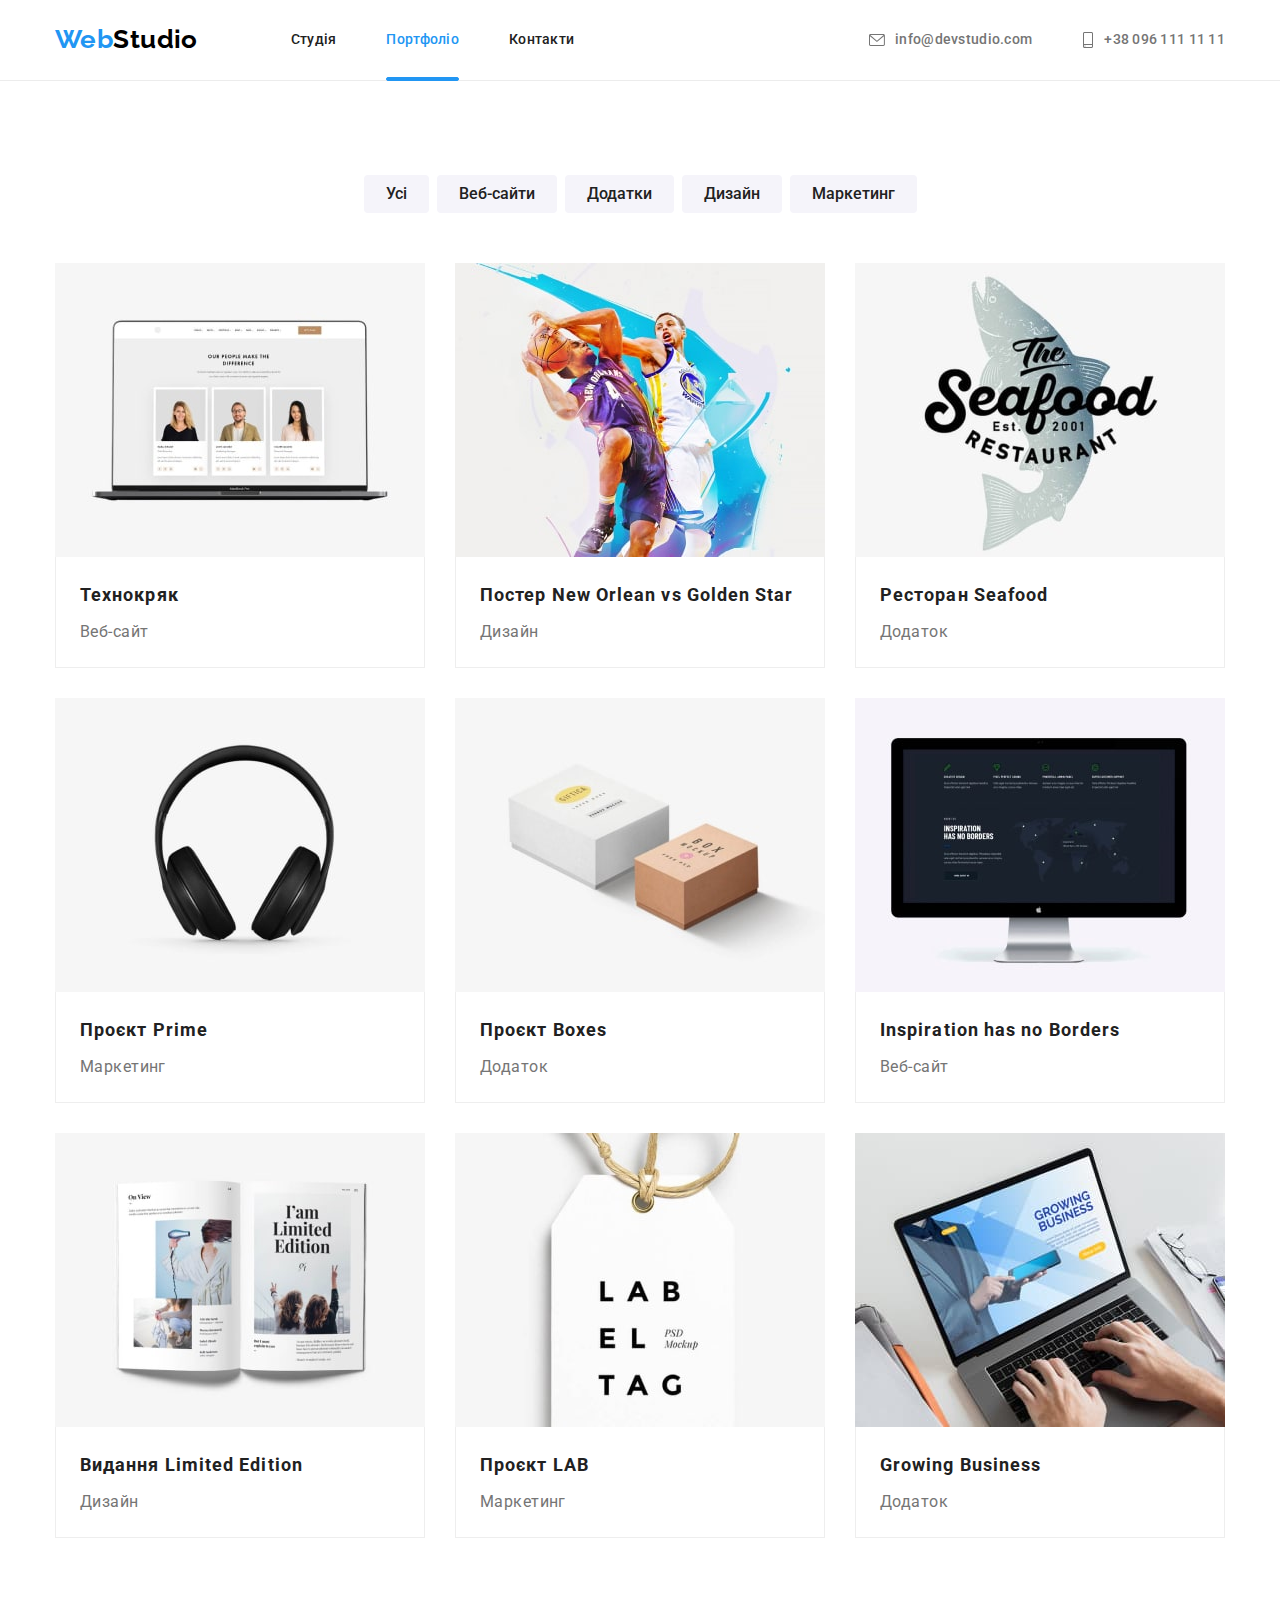
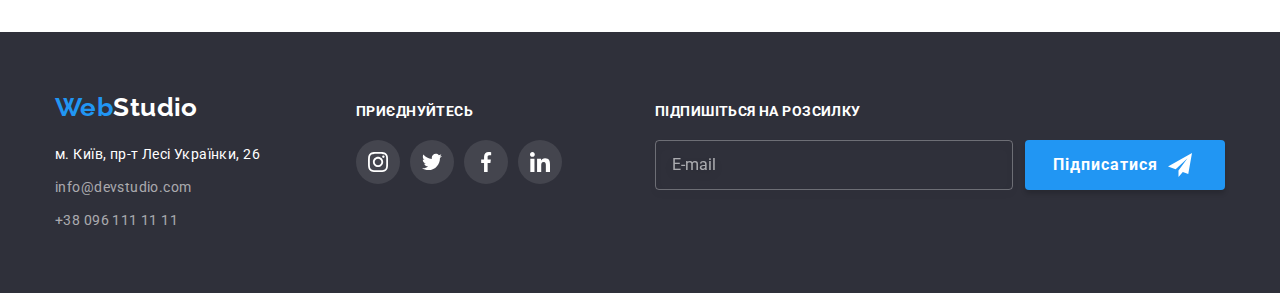
==== commit 216fb686: "add sass  and bem" ====
--- a/portfolio.html
+++ b/portfolio.html
@@ -119,7 +119,6 @@
                     </li>
                     <li class="project__item">
                         <a href="./" class="project__link">
-
                             <div class="project-overlay__wrap">
                                 <img src="./img/portfolio-4.jpg" alt="Навушники" width="370" />
                                 <p class="project__overlay">Ресурс пропонує комплексні пропозиції з різним рівнем
@@ -127,7 +126,7 @@
                                     відвідувачу отримати
                                     вичерпні відомості про компанію чи приватну особу.</p>
                             </div>
-                            <div class="project__wraper">
+                            <div class="project__wrap">
                                 <h3 class="project__title">Проєкт Prime</h3>
                                 <p class="project__descr">Маркетинг</p>
                             </div>
@@ -233,17 +232,17 @@
                         </li>
                         <li class="address__list">
                             <a href="mailto:info@devstudio.com" target="_blank" rel="noopener noreferrer nofollow"
-                                class="address__link active link address__link--color">info@devstudio.com</a>
+                                class="address__link address__link--color active link">info@devstudio.com</a>
                         </li>
                         <li class="address__list">
-                            <a href="tel:+380961111111" class="address__link active link address__link--color">+38 096
+                            <a href="tel:+380961111111" class="address__link address__link--color active link">+38 096
                                 111 11 11</a>
                         </li>
                     </ul>
                 </address>
             </div>
-            <div class="social__footer">
-                <strong class="social__title">приєднуйтесь</strong>
+            <div class="social-footer">
+                <strong class="social-footer__title">приєднуйтесь</strong>
                 <ul class="social lists">
                     <li class="social__item">
                         <a href="./" class="social__link social__link--color">
@@ -277,12 +276,12 @@
             </div>
     
             <div>
-                <strong class="social__title">Підпишіться на розсилку</strong>
-                <form class="footer__form">
-                    <input type="email" name="maill" class="footer__input" placeholder="E-mail" required>
-                    <button type="submit" class="footer__btn btn active-btn">
+                <strong class="social-footer__title">Підпишіться на розсилку</strong>
+                <form class="footer-form">
+                    <input type="email" name="maill" class="footer-form__input" placeholder="E-mail" required>
+                    <button type="submit" class="btn btn--footer-form active-btn">
                         Підписатися
-                        <svg width="24" height="24" class="footer__icon-send">
+                        <svg width="24" height="24" class="footer-form__icon-send">
                             <use href="./img/icons.svg#icon-send"></use>
                         </svg>
                     </button>
--- a/css/main.min.css
+++ b/css/main.min.css
@@ -1 +1 @@
-h1,h2,h3,h4,h5,h6,p{margin:0}ul{padding:0;margin:0}img{display:block}.link{text-decoration:none}.lists{list-style:none}.visually-hidden{position:absolute;white-space:nowrap;width:1px;height:1px;overflow:hidden;border:0;padding:0;clip:rect(0 0 0 0);-webkit-clip-path:inset(50%);clip-path:inset(50%);margin:-1px}.is-hidden{visibility:hidden;opacity:0;pointer-events:none}.container{width:1200px;padding-left:15px;padding-right:15px;margin:0 auto}.section{padding-top:94px;padding-bottom:94px}.active{-webkit-transition:color 250ms cubic-bezier(0.4, 0, 0.2, 1);transition:color 250ms cubic-bezier(0.4, 0, 0.2, 1)}.active:focus,.active:hover{color:#2196f3}.active-btn{-webkit-transition:background-color 250ms cubic-bezier(0.4, 0, 0.2, 1);transition:background-color 250ms cubic-bezier(0.4, 0, 0.2, 1)}.active-btn:hover,.active-btn:focus{background-color:#188ce8}body{font-family:"Roboto",sans-serif;color:#212121;background-color:#fff;letter-spacing:.03em;font-size:14px}.header-page{max-width:1600px;margin:0 auto;border-bottom:1px solid #ececec}.header-page__wraper{display:-webkit-box;display:-ms-flexbox;display:flex;-webkit-box-align:center;-ms-flex-align:center;align-items:center}.logo--header{padding-top:24px;padding-bottom:25px;margin-right:93px}.logo__header{color:#000}.logo{display:inline-block;font-family:"Raleway",sans-serif;font-weight:700;font-size:26px;line-height:1.19;color:#2196f3}.navigation{display:-webkit-box;display:-ms-flexbox;display:flex}.navigation__link{display:block;padding:32px 0;font-weight:500;line-height:1.14;letter-spacing:.02em;color:inherit}.navigation__link:not(:last-child){margin-right:50px}.navigation__link--current{position:relative;color:#2196f3}.navigation__link--current::after{content:"";position:absolute;bottom:-1px;left:0;width:100%;height:4px;border:1px solid #2196f3;border-radius:2px;background-color:#2196f3}.contact-lists{display:-webkit-box;display:-ms-flexbox;display:flex;margin-left:auto}.contact-lists:not(:last-child){margin-right:50px}.contact-lists__link{display:-webkit-box;display:-ms-flexbox;display:flex;-webkit-box-align:center;-ms-flex-align:center;align-items:center;font-weight:500;line-height:1.14;letter-spacing:.02em;color:var(--second-color)}.contact-lists__icon{margin-right:10px;fill:currentColor}.hero-section{max-width:1600px;height:600px;margin:0 auto;background-color:#2f303a;background-image:-webkit-gradient(linear, left top, right top, from(rgba(47, 48, 58, 0.4)), to(rgba(47, 48, 58, 0.4))),url(../img/bgc-hero.jpg);background-image:linear-gradient(to right, rgba(47, 48, 58, 0.4), rgba(47, 48, 58, 0.4)),url(../img/bgc-hero.jpg);background-repeat:no-repeat;background-size:cover;background-position:center;padding-top:200px;padding-bottom:200px}.hero-section__title{max-width:696px;margin:0 auto;margin-bottom:30px;font-weight:900;font-size:44px;line-height:1.36;text-align:center;letter-spacing:.06em;text-transform:uppercase;color:#fff}.hero-section__btn{margin:0 auto;padding:10px 32px;min-width:216px}.btn{display:block;-webkit-box-shadow:0px 4px 4px rgba(0,0,0,.15);box-shadow:0px 4px 4px rgba(0,0,0,.15);border:none;border-radius:4px;font-family:inherit;font-weight:700;font-size:16px;line-height:1.88;text-align:center;letter-spacing:.06em;color:#fff;background-color:#2196f3;cursor:pointer}.advantage{padding-bottom:47px}.advantage__lists{display:-webkit-box;display:-ms-flexbox;display:flex;-ms-flex-wrap:wrap;flex-wrap:wrap;gap:30px}.advantage__item{-ms-flex-preferred-size:calc((100% - 90px)/4);flex-basis:calc((100% - 90px)/4)}.advantage__bg{display:-webkit-box;display:-ms-flexbox;display:flex;-webkit-box-align:center;-ms-flex-align:center;align-items:center;-webkit-box-pack:center;-ms-flex-pack:center;justify-content:center;width:270px;height:120px;background-color:#f5f4fa;border-radius:4px;margin-bottom:30px}.advantage__title{margin-bottom:10px;font-weight:700;line-height:1.14;text-transform:uppercase}.advantage__descr{line-height:1.71;color:#757575}.work{padding-top:47px}.work__lists{display:-webkit-box;display:-ms-flexbox;display:flex;-ms-flex-wrap:wrap;flex-wrap:wrap;gap:30px}.work__item{position:relative;-ms-flex-preferred-size:calc((100% - 60px)/3);flex-basis:calc((100% - 60px)/3)}.work__wrap{position:absolute;bottom:0;left:0;display:-webkit-box;display:-ms-flexbox;display:flex;-webkit-box-pack:center;-ms-flex-pack:center;justify-content:center;-webkit-box-align:center;-ms-flex-align:center;align-items:center;padding:10px;width:100%;height:70px;background-color:rgba(47,48,58,.8)}.work__desc{font-weight:700;line-height:1.14;text-align:center;text-transform:uppercase;color:#fff}.work__title,.team__title,.clients__title{margin-bottom:50px;font-weight:700;font-size:36px;line-height:1.17;text-align:center}.team{background-color:#f5f4fa;max-width:1600px;margin:0 auto}.cards-lists{display:-webkit-box;display:-ms-flexbox;display:flex;-ms-flex-wrap:wrap;flex-wrap:wrap;gap:30px}.card{-webkit-box-shadow:0px 1px 3px rgba(0,0,0,.12),0px 1px 1px rgba(0,0,0,.14),0px 2px 1px rgba(0,0,0,.2);box-shadow:0px 1px 3px rgba(0,0,0,.12),0px 1px 1px rgba(0,0,0,.14),0px 2px 1px rgba(0,0,0,.2);border-radius:0px 0px 4px 4px;background-color:#fff;-ms-flex-preferred-size:calc((100% - 120px)/4);flex-basis:calc((100% - 120px)/4)}.card__wrap{padding:30px 10px;text-align:center}.card__title{display:block;margin-bottom:10px;font-weight:500;font-size:16px;line-height:1.19}.card__descr{margin-bottom:16px;font-size:16px;line-height:1.19;color:#757575}.social{display:-webkit-box;display:-ms-flexbox;display:flex;-webkit-box-pack:center;-ms-flex-pack:center;justify-content:center;gap:10px}.social__link{display:-webkit-box;display:-ms-flexbox;display:flex;-webkit-box-align:center;-ms-flex-align:center;align-items:center;-webkit-box-pack:center;-ms-flex-pack:center;justify-content:center;border-radius:50%;width:44px;height:44px;color:#afb1b8;-webkit-transition:color 250ms cubic-bezier(0.4, 0, 0.2, 1),background-color 250ms cubic-bezier(0.4, 0, 0.2, 1);transition:color 250ms cubic-bezier(0.4, 0, 0.2, 1),background-color 250ms cubic-bezier(0.4, 0, 0.2, 1)}.social__link:hover,.social__link:focus{color:#fff;background-color:#2196f3}.social__icon{fill:currentColor}.social__footer{margin-right:93px}.social__title{display:block;margin-bottom:20px;color:#fff;font-weight:700;line-height:1.14;text-transform:uppercase}.social__link--color{color:#fff;background-color:rgba(255,255,255,.1)}.social__link--color:hover,.social__link--color:focus{background-color:#2196f3}.clients__lists{display:-webkit-box;display:-ms-flexbox;display:flex;-ms-flex-wrap:wrap;flex-wrap:wrap;gap:30px}.clients__item{width:calc((100% - 150px)/6)}.clients__link{display:-webkit-box;display:-ms-flexbox;display:flex;-webkit-box-align:center;-ms-flex-align:center;align-items:center;-webkit-box-pack:center;-ms-flex-pack:center;justify-content:center;height:92px;border:1px solid #afb1b8;border-radius:4px;color:#afb1b8;-webkit-transition:color 250ms cubic-bezier(0.4, 0, 0.2, 1),border-color 250ms cubic-bezier(0.4, 0, 0.2, 1);transition:color 250ms cubic-bezier(0.4, 0, 0.2, 1),border-color 250ms cubic-bezier(0.4, 0, 0.2, 1)}.clients__link:hover,.clients__link:focus{border-color:#2196f3;color:#2196f3}.clients__icon{fill:currentColor}.footer{background-color:#2f303a;max-width:1600px;margin:0 auto}.footer__wrap{display:-webkit-box;display:-ms-flexbox;display:flex;-webkit-box-align:baseline;-ms-flex-align:baseline;align-items:baseline;padding-top:60px;padding-bottom:60px}.logo--footer{margin-bottom:20px}.logo__footer{color:#fff}.address-wrap{margin-right:70px;width:231px}.address{font-style:normal}.address__list:not(:last-child){margin-bottom:9px}.address__link{line-height:1.71;color:#fff}.address__link--color{color:rgba(255,255,255,.6)}.footer__form{display:-webkit-box;display:-ms-flexbox;display:flex}.footer__input{width:358px;height:50px;padding:15px 16px;margin-right:12px;border:1px solid rgba(255,255,255,.3);-webkit-filter:drop-shadow(0px 4px 4px rgba(0, 0, 0, 0.15));filter:drop-shadow(0px 4px 4px rgba(0, 0, 0, 0.15));border-radius:4px;background-color:inherit;color:#fff}.footer__input::-webkit-input-placeholder{font-size:16px;line-height:1.25;color:rgba(255,255,255,.6)}.footer__input::-moz-placeholder{font-size:16px;line-height:1.25;color:rgba(255,255,255,.6)}.footer__input:-ms-input-placeholder{font-size:16px;line-height:1.25;color:rgba(255,255,255,.6)}.footer__input::-ms-input-placeholder{font-size:16px;line-height:1.25;color:rgba(255,255,255,.6)}.footer__input::placeholder{font-size:16px;line-height:1.25;color:rgba(255,255,255,.6)}.footer__input:-webkit-autofill{-webkit-text-fill-color:#fff;-webkit-box-shadow:0 0 0 30px #2f303a inset;caret-color:#fff}.footer__btn{display:-webkit-box;display:-ms-flexbox;display:flex;-webkit-box-align:center;-ms-flex-align:center;align-items:center;min-width:200px;padding:10px 28px}.footer__icon-send{margin-left:10px;fill:currentColor}.filter-btn{display:-webkit-box;display:-ms-flexbox;display:flex;-webkit-box-pack:center;-ms-flex-pack:center;justify-content:center;margin-bottom:50px;gap:8px}.filter-btn__button{padding:6px 22px;background:#f5f4fa;border-radius:4px;border:none;font-family:inherit;font-weight:500;font-size:16px;line-height:1.62;background-color:#f5f4fa;color:inherit;cursor:pointer;-webkit-transition:color 250ms cubic-bezier(0.4, 0, 0.2, 1),background-color 250ms cubic-bezier(0.4, 0, 0.2, 1),-webkit-box-shadow 250ms cubic-bezier(0.4, 0, 0.2, 1);transition:color 250ms cubic-bezier(0.4, 0, 0.2, 1),background-color 250ms cubic-bezier(0.4, 0, 0.2, 1),-webkit-box-shadow 250ms cubic-bezier(0.4, 0, 0.2, 1);transition:box-shadow 250ms cubic-bezier(0.4, 0, 0.2, 1),color 250ms cubic-bezier(0.4, 0, 0.2, 1),background-color 250ms cubic-bezier(0.4, 0, 0.2, 1);transition:box-shadow 250ms cubic-bezier(0.4, 0, 0.2, 1),color 250ms cubic-bezier(0.4, 0, 0.2, 1),background-color 250ms cubic-bezier(0.4, 0, 0.2, 1),-webkit-box-shadow 250ms cubic-bezier(0.4, 0, 0.2, 1)}.filter-btn__button:focus,.filter-btn__button:hover{-webkit-box-shadow:0px 3px 1px rgba(0,0,0,.1),0px 1px 2px rgba(0,0,0,.08),0px 2px 2px rgba(0,0,0,.12);box-shadow:0px 3px 1px rgba(0,0,0,.1),0px 1px 2px rgba(0,0,0,.08),0px 2px 2px rgba(0,0,0,.12);color:#fff;background-color:#2196f3}.project{display:-webkit-box;display:-ms-flexbox;display:flex;-ms-flex-wrap:wrap;flex-wrap:wrap;gap:30px}.project__item{-ms-flex-preferred-size:calc((100% - 60px)/3);flex-basis:calc((100% - 60px)/3)}.project-overlay__wrap{position:relative;overflow:hidden}.project__link{display:block;text-decoration:none;color:inherit;-webkit-transition:-webkit-box-shadow 250ms cubic-bezier(0.4, 0, 0.2, 1);transition:-webkit-box-shadow 250ms cubic-bezier(0.4, 0, 0.2, 1);transition:box-shadow 250ms cubic-bezier(0.4, 0, 0.2, 1);transition:box-shadow 250ms cubic-bezier(0.4, 0, 0.2, 1), -webkit-box-shadow 250ms cubic-bezier(0.4, 0, 0.2, 1)}.project__link:hover,.project__link:focus{-webkit-box-shadow:0px 1px 1px rgba(0,0,0,.12),0px 4px 4px rgba(0,0,0,.06),1px 4px 6px rgba(0,0,0,.16);box-shadow:0px 1px 1px rgba(0,0,0,.12),0px 4px 4px rgba(0,0,0,.06),1px 4px 6px rgba(0,0,0,.16)}.project__overlay{padding:63px 24px;position:absolute;top:0;left:0;font-weight:400;font-size:18px;line-height:1.56;color:#fff;background-color:rgba(33,150,243,.9);-webkit-transform:translateY(101%);transform:translateY(101%);-webkit-transition:-webkit-transform 250ms cubic-bezier(0.4, 0, 0.2, 1);transition:-webkit-transform 250ms cubic-bezier(0.4, 0, 0.2, 1);transition:transform 250ms cubic-bezier(0.4, 0, 0.2, 1);transition:transform 250ms cubic-bezier(0.4, 0, 0.2, 1), -webkit-transform 250ms cubic-bezier(0.4, 0, 0.2, 1)}.project__link:hover .project__overlay,.project__link:focus .project__overlay{-webkit-transform:translateY(0);transform:translateY(0)}.project__wrap{padding:20px 24px;border-bottom:1px solid #eee;border-right:1px solid #eee;border-left:1px solid #eee}.project__title{margin-bottom:4px;font-weight:700;font-size:18px;line-height:2;letter-spacing:.06em}.project__descr{font-size:16px;line-height:1.88;color:#757575}.hero-backdrop.is-hidden{opacity:0}.hero-backdrop{position:fixed;z-index:1;opacity:1;top:0;left:0;width:100%;height:100%;background-color:rgba(0,0,0,.2);-webkit-transition:opacity 250ms cubic-bezier(0.4, 0, 0.2, 1),visibility 250ms cubic-bezier(0.4, 0, 0.2, 1);transition:opacity 250ms cubic-bezier(0.4, 0, 0.2, 1),visibility 250ms cubic-bezier(0.4, 0, 0.2, 1)}.hero-backdrop.is-hidden .modall{-webkit-transform:translate(-50%, -50%) scale(1.15);transform:translate(-50%, -50%) scale(1.15)}.modall{position:absolute;top:50%;left:50%;width:528px;height:581px;padding:40px;background-color:#fff;-webkit-box-shadow:0px 1px 3px rgba(0,0,0,.12),0px 1px 1px rgba(0,0,0,.14),0px 2px 1px rgba(0,0,0,.2);box-shadow:0px 1px 3px rgba(0,0,0,.12),0px 1px 1px rgba(0,0,0,.14),0px 2px 1px rgba(0,0,0,.2);border-radius:4px;-webkit-transform:translate(-50%, -50%) scale(1);transform:translate(-50%, -50%) scale(1);-webkit-transition:-webkit-transform 250ms cubic-bezier(0.4, 0, 0.2, 1);transition:-webkit-transform 250ms cubic-bezier(0.4, 0, 0.2, 1);transition:transform 250ms cubic-bezier(0.4, 0, 0.2, 1);transition:transform 250ms cubic-bezier(0.4, 0, 0.2, 1), -webkit-transform 250ms cubic-bezier(0.4, 0, 0.2, 1)}.modall__title{display:block;margin-bottom:12px;font-weight:700;font-size:20px;line-height:1.15;text-align:center}.btn-close{display:-webkit-box;display:-ms-flexbox;display:flex;-webkit-box-align:center;-ms-flex-align:center;align-items:center;-webkit-box-pack:center;-ms-flex-pack:center;justify-content:center;position:absolute;top:8px;right:8px;background-color:inherit;border-radius:50%;width:30px;height:30px;border:1px solid rgba(0,0,0,.1);cursor:pointer;color:#000;-webkit-transition:color 250ms cubic-bezier(0.4, 0, 0.2, 1);transition:color 250ms cubic-bezier(0.4, 0, 0.2, 1)}.btn-close:hover{color:#2196f3}.btn-close__icon{fill:currentColor}.form{display:-webkit-box;display:-ms-flexbox;display:flex;-webkit-box-orient:vertical;-webkit-box-direction:normal;-ms-flex-direction:column;flex-direction:column}.form__field,.form__field-textarea{display:-webkit-box;display:-ms-flexbox;display:flex;-webkit-box-orient:vertical;-webkit-box-direction:normal;-ms-flex-direction:column;flex-direction:column;margin-bottom:10px}.form__field-textarea{margin-bottom:20px}.form__label{margin-bottom:4px;font-size:12px;line-height:1.17;letter-spacing:.01em;color:#757575}.form__wrap-input{position:relative}.form__input{padding-left:42px;border:1px solid rgba(33,33,33,.2);border-radius:4px;height:40px;width:100%;font-size:12px;line-height:1.67;letter-spacing:.01em;outline:none;-webkit-transition:border 250ms cubic-bezier(0.4, 0, 0.2, 1);transition:border 250ms cubic-bezier(0.4, 0, 0.2, 1)}.form__input:hover,.form__input:focus{border:solid 1px #2196f3}.form__input:-webkit-autofill{-webkit-text-fill-color:#212121;-webkit-box-shadow:0 0 0 30px #fff inset;caret-color:#212121}.form__icon{position:absolute;top:50%;left:12px;-webkit-transform:translateY(-50%);transform:translateY(-50%);fill:currentColor;pointer-events:none;-webkit-transition:fill 250ms cubic-bezier(0.4, 0, 0.2, 1);transition:fill 250ms cubic-bezier(0.4, 0, 0.2, 1)}.form__input:hover+.form__icon,.form__input:focus+.form__icon{fill:#2196f3}.form__textarea{height:120px;padding:12px 16px;border:1px solid rgba(33,33,33,.2);border-radius:4px;resize:none;outline:none;-webkit-transition:border 250ms cubic-bezier(0.4, 0, 0.2, 1);transition:border 250ms cubic-bezier(0.4, 0, 0.2, 1)}.form__textarea:hover,.form__textarea:focus{border:solid 1px #2196f3}.form__textarea::-webkit-input-placeholder{font-size:12px;line-height:1.67;letter-spacing:.01em}.form__textarea::-moz-placeholder{font-size:12px;line-height:1.67;letter-spacing:.01em}.form__textarea:-ms-input-placeholder{font-size:12px;line-height:1.67;letter-spacing:.01em}.form__textarea::-ms-input-placeholder{font-size:12px;line-height:1.67;letter-spacing:.01em}.form__textarea::placeholder{font-size:12px;line-height:1.67;letter-spacing:.01em}.form__checkbox-label{display:-webkit-box;display:-ms-flexbox;display:flex;-webkit-box-align:center;-ms-flex-align:center;align-items:center;-webkit-box-pack:center;-ms-flex-pack:center;justify-content:center;margin-bottom:30px}.form__agree{fill:rgba(0,0,0,0);border:2px solid #212121;border-radius:2px;margin-right:7px;-webkit-transition:fill 250ms cubic-bezier(0.4, 0, 0.2, 1),background-color 250ms cubic-bezier(0.4, 0, 0.2, 1);transition:fill 250ms cubic-bezier(0.4, 0, 0.2, 1),background-color 250ms cubic-bezier(0.4, 0, 0.2, 1)}.form__ckeckbox:checked+.form__agree{background-color:#2196f3;fill:#fff;border-radius:2px;border:none}.form__license{line-height:1.71;color:#757575}.form__license-link{line-height:1.71;color:#2196f3}.form__btn{padding:10px 0;width:200px;margin:0 auto}/*# sourceMappingURL=main.min.css.map */+:root{--prime-bgc: #ffffff;--first-bgc: #2f303a;--second-bgc: #f5f4fa;--acent-color: #2196f3;--prime-color: #212121;--second-color: #757575;--line-header: #ececec;--btn-bgc: #2196f3;--btn-color: #ffffff;--btn-active: #188ce8;--overlay-hero: rgba(47, 48, 58, 0.4);--modall-hero: rgba(0, 0, 0, 0.2);--overlay-project: rgba(33, 150, 243, 0.9);--social-color: #afb1b8;--hero-color: #ffffff;--logo-header-color: #000000;--footer-color: #ffffff;--bgc-work-desc: rgba(47, 48, 58, 0.8);--address-footer-contact: rgba(255, 255, 255, 0.6);--bgc-social-footer: rgba(255, 255, 255, 0.1);--potfolio-project-border: #eeeeee;--logo-font: "Raleway", sans-serif;--prime-font: "Roboto", sans-serif;--cubic-bezer: cubic-bezier(0.4, 0, 0.2, 1)}h1,h2,h3,h4,h5,h6,p{margin:0}ul{padding:0;margin:0}img{display:block}body{font-family:var(--prime-font);color:var(--prime-color);background-color:var(--prime-bgc);letter-spacing:.03em;font-size:14px}.link{text-decoration:none}.lists{list-style:none}.visually-hidden{position:absolute;white-space:nowrap;width:1px;height:1px;overflow:hidden;border:0;padding:0;clip:rect(0 0 0 0);-webkit-clip-path:inset(50%);clip-path:inset(50%);margin:-1px}.is-hidden{visibility:hidden;opacity:0;pointer-events:none}.container{width:1200px;padding-left:15px;padding-right:15px;margin:0 auto}.section{padding-top:94px;padding-bottom:94px}.active{-webkit-transition:color 250ms var(--cubic-bezer);transition:color 250ms var(--cubic-bezer)}.active:focus,.active:hover{color:var(--acent-color)}.active.current{position:relative;color:var(--acent-color)}.active.current::after{content:"";position:absolute;bottom:-1px;left:0;width:100%;height:4px;border:1px solid var(--acent-color);border-radius:2px;background-color:var(--acent-color)}.work__title,.team__title,.clients__title{margin-bottom:50px;font-weight:700;font-size:36px;line-height:1.17;text-align:center}.social-footer__title{display:block;margin-bottom:20px;color:var(--footer-color);font-weight:700;line-height:1.14;text-transform:uppercase}.logo{display:inline-block;font-family:var(--logo-font);font-weight:700;font-size:26px;line-height:1.19;color:var(--acent-color)}.logo--header{margin-right:93px;padding-top:24px;padding-bottom:25px}.logo--footer{margin-bottom:20px}.logo__header{color:var(--logo-header-color)}.logo__footer{color:var(--footer-color)}.btn{display:block;-webkit-box-shadow:0px 4px 4px rgba(0,0,0,.15);box-shadow:0px 4px 4px rgba(0,0,0,.15);border:none;border-radius:4px;font-family:inherit;font-weight:700;font-size:16px;line-height:1.88;text-align:center;letter-spacing:.06em;color:var(--btn-color);background-color:var(--btn-bgc);cursor:pointer}.active-btn{-webkit-transition:background-color 250ms var(--cubic-bezer);transition:background-color 250ms var(--cubic-bezer)}.active-btn:hover,.active-btn:focus{background-color:var(--btn-active)}.hero-section__btn{margin:0 auto;padding:10px 32px;min-width:216px}.btn--footer-form{display:-webkit-box;display:-ms-flexbox;display:flex;-webkit-box-align:center;-ms-flex-align:center;align-items:center;min-width:200px;padding:10px 28px}.footer-form__icon-send{margin-left:10px;fill:currentColor}.filter-btn{display:-webkit-box;display:-ms-flexbox;display:flex;-webkit-box-pack:center;-ms-flex-pack:center;justify-content:center;margin-bottom:50px;gap:8px}.filter-btn__button{padding:6px 22px;background:#f5f4fa;border-radius:4px;border:none;font-family:inherit;font-weight:500;font-size:16px;line-height:1.62;background-color:var(--second-bgc);color:inherit;cursor:pointer;-webkit-transition:color 250ms var(--cubic-bezer),background-color 250ms var(--cubic-bezer),-webkit-box-shadow 250ms var(--cubic-bezer);transition:color 250ms var(--cubic-bezer),background-color 250ms var(--cubic-bezer),-webkit-box-shadow 250ms var(--cubic-bezer);transition:box-shadow 250ms var(--cubic-bezer),color 250ms var(--cubic-bezer),background-color 250ms var(--cubic-bezer);transition:box-shadow 250ms var(--cubic-bezer),color 250ms var(--cubic-bezer),background-color 250ms var(--cubic-bezer),-webkit-box-shadow 250ms var(--cubic-bezer)}.filter-btn__button:focus,.filter-btn__button:hover{-webkit-box-shadow:0px 3px 1px rgba(0,0,0,.1),0px 1px 2px rgba(0,0,0,.08),0px 2px 2px rgba(0,0,0,.12);box-shadow:0px 3px 1px rgba(0,0,0,.1),0px 1px 2px rgba(0,0,0,.08),0px 2px 2px rgba(0,0,0,.12);color:var(--btn-color);background-color:var(--acent-color)}.btn--modall{padding:10px 0;min-width:200px;margin:0 auto}.btn-close{display:-webkit-box;display:-ms-flexbox;display:flex;-webkit-box-align:center;-ms-flex-align:center;align-items:center;-webkit-box-pack:center;-ms-flex-pack:center;justify-content:center;position:absolute;top:8px;right:8px;background-color:inherit;border-radius:50%;width:30px;height:30px;border:1px solid rgba(0,0,0,.1);cursor:pointer;color:var(--logo-header-color);-webkit-transition:color 250ms var(--cubic-bezer);transition:color 250ms var(--cubic-bezer)}.btn-close:hover{color:var(--acent-color)}.btn-close__icon{fill:currentColor}.social{display:-webkit-box;display:-ms-flexbox;display:flex;-webkit-box-pack:center;-ms-flex-pack:center;justify-content:center;gap:10px}.social__icon{fill:currentColor}.social__link{display:-webkit-box;display:-ms-flexbox;display:flex;-webkit-box-align:center;-ms-flex-align:center;align-items:center;-webkit-box-pack:center;-ms-flex-pack:center;justify-content:center;border-radius:50%;width:44px;height:44px;color:var(--social-color);-webkit-transition:color 250ms var(--cubic-bezer),background-color 250ms var(--cubic-bezer);transition:color 250ms var(--cubic-bezer),background-color 250ms var(--cubic-bezer)}.social__link:hover,.social__link:focus{color:var(--btn-color);background-color:var(--acent-color)}.social__link--color{color:var(--footer-color);background-color:var(--bgc-social-footer)}.social__link--color:hover,.social__link--color:focus{background-color:var(--acent-color)}.header-page{max-width:1600px;margin:0 auto;border-bottom:1px solid var(--line-header)}.header-page__wraper{display:-webkit-box;display:-ms-flexbox;display:flex;-webkit-box-align:center;-ms-flex-align:center;align-items:center}.navigation{display:-webkit-box;display:-ms-flexbox;display:flex}.navigation__link{display:block;padding:32px 0;font-weight:500;line-height:1.14;letter-spacing:.02em;color:inherit}.navigation__link:not(:last-child){margin-right:50px}.navigation__link--current{position:relative;color:var(--acent-color)}.navigation__link--current::after{content:"";position:absolute;bottom:-1px;left:0;width:100%;height:4px;border:1px solid var(--acent-color);border-radius:2px;background-color:var(--acent-color)}.contact-lists{display:-webkit-box;display:-ms-flexbox;display:flex;margin-left:auto}.contact-lists__item:not(:last-child){margin-right:50px}.contact-lists__link{display:-webkit-box;display:-ms-flexbox;display:flex;-webkit-box-align:center;-ms-flex-align:center;align-items:center;font-weight:500;line-height:1.14;letter-spacing:.02em;color:var(--second-color)}.contact-lists__icon{margin-right:10px;fill:currentColor}.hero-section{max-width:1600px;height:600px;margin:0 auto;background-color:var(--first-bgc);background-image:-webkit-gradient(linear, left top, right top, from(rgba(47, 48, 58, 0.4)), to(rgba(47, 48, 58, 0.4))),url(../img/bgc-hero.jpg);background-image:linear-gradient(to right, rgba(47, 48, 58, 0.4), rgba(47, 48, 58, 0.4)),url(../img/bgc-hero.jpg);background-repeat:no-repeat;background-size:cover;background-position:center;padding-top:200px;padding-bottom:200px}.hero-section__title{max-width:696px;margin:0 auto;margin-bottom:30px;font-weight:900;font-size:44px;line-height:1.36;text-align:center;letter-spacing:.06em;text-transform:uppercase;color:var(--hero-color)}.advantage{padding-bottom:47px}.advantage__lists{display:-webkit-box;display:-ms-flexbox;display:flex;-ms-flex-wrap:wrap;flex-wrap:wrap;gap:30px}.advantage__item{-ms-flex-preferred-size:calc((100% - 90px)/4);flex-basis:calc((100% - 90px)/4)}.advantage__bg{display:-webkit-box;display:-ms-flexbox;display:flex;-webkit-box-align:center;-ms-flex-align:center;align-items:center;-webkit-box-pack:center;-ms-flex-pack:center;justify-content:center;width:100%;height:120px;background-color:var(--second-bgc);border-radius:4px;margin-bottom:30px}.advantage__title{margin-bottom:10px;font-weight:700;line-height:1.14;text-transform:uppercase}.advantage__descr{line-height:1.71;color:var(--second-color)}.work{padding-top:47px}.work__lists{display:-webkit-box;display:-ms-flexbox;display:flex;-ms-flex-wrap:wrap;flex-wrap:wrap;gap:30px}.work__item{position:relative;-ms-flex-preferred-size:calc((100% - 60px)/3);flex-basis:calc((100% - 60px)/3)}.work__wrap{position:absolute;bottom:0;left:0;display:-webkit-box;display:-ms-flexbox;display:flex;-webkit-box-pack:center;-ms-flex-pack:center;justify-content:center;-webkit-box-align:center;-ms-flex-align:center;align-items:center;padding:10px;width:100%;height:70px;background-color:var(--bgc-work-desc)}.work__desc{font-weight:700;line-height:1.14;text-align:center;text-transform:uppercase;color:var(--hero-color)}.team{background-color:var(--second-bgc);max-width:1600px;margin:0 auto}.cards-lists{display:-webkit-box;display:-ms-flexbox;display:flex;-ms-flex-wrap:wrap;flex-wrap:wrap;gap:30px}.card{-webkit-box-shadow:0px 1px 3px rgba(0,0,0,.12),0px 1px 1px rgba(0,0,0,.14),0px 2px 1px rgba(0,0,0,.2);box-shadow:0px 1px 3px rgba(0,0,0,.12),0px 1px 1px rgba(0,0,0,.14),0px 2px 1px rgba(0,0,0,.2);border-radius:0px 0px 4px 4px;background-color:var(--prime-bgc);-ms-flex-preferred-size:calc((100% - 120px)/4);flex-basis:calc((100% - 120px)/4)}.card__wrap{padding:30px 10px;text-align:center}.card__title{display:block;margin-bottom:10px;font-weight:500;font-size:16px;line-height:1.19}.card__descr{margin-bottom:16px;font-size:16px;line-height:1.19;color:var(--second-color)}.clients__lists{display:-webkit-box;display:-ms-flexbox;display:flex;-ms-flex-wrap:wrap;flex-wrap:wrap;gap:30px}.clients__item{width:calc((100% - 150px)/6)}.clients__link{display:-webkit-box;display:-ms-flexbox;display:flex;-webkit-box-align:center;-ms-flex-align:center;align-items:center;-webkit-box-pack:center;-ms-flex-pack:center;justify-content:center;height:92px;border:1px solid var(--social-color);border-radius:4px;color:var(--social-color);-webkit-transition:color 250ms var(--cubic-bezer),border-color 250ms var(--cubic-bezer);transition:color 250ms var(--cubic-bezer),border-color 250ms var(--cubic-bezer)}.clients__link:hover,.clients__link:focus{border-color:var(--acent-color);color:var(--acent-color)}.clients__icon{fill:currentColor}.footer{background-color:var(--first-bgc);max-width:1600px;margin:0 auto}.footer__wrap{display:-webkit-box;display:-ms-flexbox;display:flex;-webkit-box-align:baseline;-ms-flex-align:baseline;align-items:baseline;padding-top:60px;padding-bottom:60px}.address-wrap{margin-right:70px;width:231px}.address{font-style:normal}.address__list:not(:last-child){margin-bottom:9px}.address__link{line-height:1.71;color:var(--footer-color)}.address__link--color{color:var(--address-footer-contact)}.social-footer{margin-right:93px}.footer-form{display:-webkit-box;display:-ms-flexbox;display:flex}.footer-form__input{width:358px;height:50px;padding:15px 16px;margin-right:12px;border:1px solid rgba(255,255,255,.3);-webkit-filter:drop-shadow(0px 4px 4px rgba(0, 0, 0, 0.15));filter:drop-shadow(0px 4px 4px rgba(0, 0, 0, 0.15));border-radius:4px;background-color:inherit;color:var(--footer-color)}.footer-form__input:-webkit-autofill{-webkit-text-fill-color:var(--footer-color);-webkit-box-shadow:0 0 0 30px var(--first-bgc) inset;caret-color:var(--footer-color)}.footer-form__input::-webkit-input-placeholder{font-size:16px;line-height:1.25;color:var(--address-footer-contact)}.footer-form__input::-moz-placeholder{font-size:16px;line-height:1.25;color:var(--address-footer-contact)}.footer-form__input:-ms-input-placeholder{font-size:16px;line-height:1.25;color:var(--address-footer-contact)}.footer-form__input::-ms-input-placeholder{font-size:16px;line-height:1.25;color:var(--address-footer-contact)}.footer-form__input::placeholder{font-size:16px;line-height:1.25;color:var(--address-footer-contact)}.project{display:-webkit-box;display:-ms-flexbox;display:flex;-ms-flex-wrap:wrap;flex-wrap:wrap;gap:30px}.project__item{-ms-flex-preferred-size:calc((100% - 60px)/3);flex-basis:calc((100% - 60px)/3)}.project__link{display:block;text-decoration:none;color:inherit;-webkit-transition:-webkit-box-shadow 250ms var(--cubic-bezer);transition:-webkit-box-shadow 250ms var(--cubic-bezer);transition:box-shadow 250ms var(--cubic-bezer);transition:box-shadow 250ms var(--cubic-bezer), -webkit-box-shadow 250ms var(--cubic-bezer)}.project__link:hover,.project__link:focus{-webkit-box-shadow:0px 1px 1px rgba(0,0,0,.12),0px 4px 4px rgba(0,0,0,.06),1px 4px 6px rgba(0,0,0,.16);box-shadow:0px 1px 1px rgba(0,0,0,.12),0px 4px 4px rgba(0,0,0,.06),1px 4px 6px rgba(0,0,0,.16)}.project-overlay__wrap{position:relative;overflow:hidden}.project__overlay{padding:63px 24px;position:absolute;top:0;left:0;font-weight:400;font-size:18px;line-height:1.56;color:var(--btn-color);background-color:var(--overlay-project);-webkit-transform:translateY(101%);transform:translateY(101%);-webkit-transition:-webkit-transform 250ms var(--cubic-bezer);transition:-webkit-transform 250ms var(--cubic-bezer);transition:transform 250ms var(--cubic-bezer);transition:transform 250ms var(--cubic-bezer), -webkit-transform 250ms var(--cubic-bezer)}.project__link:hover .project__overlay,.project__link:focus .project__overlay{-webkit-transform:translateY(0);transform:translateY(0)}.project__wrap{padding:20px 24px;border-bottom:1px solid var(--potfolio-project-border);border-right:1px solid var(--potfolio-project-border);border-left:1px solid var(--potfolio-project-border)}.project__title{margin-bottom:4px;font-weight:700;font-size:18px;line-height:2;letter-spacing:.06em}.project__descr{font-size:16px;line-height:1.88;color:var(--second-color)}.backdrop{position:fixed;z-index:1;opacity:1;top:0;left:0;width:100%;height:100%;background-color:var(--modall-hero);-webkit-transition:opacity 250ms var(--cubic-bezer),visibility 250ms var(--cubic-bezer);transition:opacity 250ms var(--cubic-bezer),visibility 250ms var(--cubic-bezer)}.backdrop.is-hidden{opacity:0}.backdrop.is-hidden .modall{-webkit-transform:translate(-50%, -50%) scale(1.15);transform:translate(-50%, -50%) scale(1.15)}.modall{position:absolute;top:50%;left:50%;width:528px;height:581px;padding:40px;background-color:var(--prime-bgc);-webkit-box-shadow:0px 1px 3px rgba(0,0,0,.12),0px 1px 1px rgba(0,0,0,.14),0px 2px 1px rgba(0,0,0,.2);box-shadow:0px 1px 3px rgba(0,0,0,.12),0px 1px 1px rgba(0,0,0,.14),0px 2px 1px rgba(0,0,0,.2);border-radius:4px;-webkit-transform:translate(-50%, -50%) scale(1);transform:translate(-50%, -50%) scale(1);-webkit-transition:-webkit-transform 250ms var(--cubic-bezer);transition:-webkit-transform 250ms var(--cubic-bezer);transition:transform 250ms var(--cubic-bezer);transition:transform 250ms var(--cubic-bezer), -webkit-transform 250ms var(--cubic-bezer)}.modall__title{display:block;margin-bottom:12px;font-weight:700;font-size:20px;line-height:1.15;text-align:center}.modall__form{display:-webkit-box;display:-ms-flexbox;display:flex;-webkit-box-orient:vertical;-webkit-box-direction:normal;-ms-flex-direction:column;flex-direction:column}.modall__field,.modall__field-textarea{display:-webkit-box;display:-ms-flexbox;display:flex;-webkit-box-orient:vertical;-webkit-box-direction:normal;-ms-flex-direction:column;flex-direction:column;margin-bottom:10px}.modall__field-textarea{margin-bottom:20px}.modall__label{margin-bottom:4px;font-size:12px;line-height:1.17;letter-spacing:.01em;color:var(--second-color)}.modall__input{padding-left:42px;border:1px solid rgba(33,33,33,.2);border-radius:4px;height:40px;width:100%;font-size:12px;line-height:1.67;letter-spacing:.01em;outline:none;-webkit-transition:border 250ms var(--cubic-bezer);transition:border 250ms var(--cubic-bezer)}.modall__input:hover,.modall__input:focus{border:solid 1px var(--acent-color)}.modall__input:-webkit-autofill{-webkit-text-fill-color:var(--prime-color);-webkit-box-shadow:0 0 0 30px var(--prime-bgc) inset;caret-color:var(--prime-color)}.modall__wrap-input{position:relative}.modall__icon{position:absolute;top:50%;left:12px;-webkit-transform:translateY(-50%);transform:translateY(-50%);fill:currentColor;pointer-events:none;-webkit-transition:fill 250ms var(--cubic-bezer);transition:fill 250ms var(--cubic-bezer)}.modall__input:hover+.modall__icon,.modall__input:focus+.modall__icon{fill:var(--acent-color)}.modall__textarea{height:120px;padding:12px 16px;border:1px solid rgba(33,33,33,.2);border-radius:4px;resize:none;outline:none;-webkit-transition:border 250ms var(--cubic-bezer);transition:border 250ms var(--cubic-bezer)}.modall__textarea:hover,.modall__textarea:focus{border:solid 1px var(--acent-color)}.modall__textarea::-webkit-input-placeholder{font-size:12px;line-height:1.67;letter-spacing:.01em}.modall__textarea::-moz-placeholder{font-size:12px;line-height:1.67;letter-spacing:.01em}.modall__textarea:-ms-input-placeholder{font-size:12px;line-height:1.67;letter-spacing:.01em}.modall__textarea::-ms-input-placeholder{font-size:12px;line-height:1.67;letter-spacing:.01em}.modall__textarea::placeholder{font-size:12px;line-height:1.67;letter-spacing:.01em}.modall__checkbox-label{display:-webkit-box;display:-ms-flexbox;display:flex;-webkit-box-align:center;-ms-flex-align:center;align-items:center;-webkit-box-pack:center;-ms-flex-pack:center;justify-content:center;margin-bottom:30px}.modall__agree{fill:rgba(0,0,0,0);border:2px solid var(--prime-color);border-radius:2px;margin-right:7px;-webkit-transition:fill 250ms var(--cubic-bezer),background-color 250ms var(--cubic-bezer);transition:fill 250ms var(--cubic-bezer),background-color 250ms var(--cubic-bezer)}.modall__ckeckbox:checked+.modall__agree{background-color:var(--acent-color);fill:var(--btn-color);border-radius:2px;border:none}.modall__license,.modall__license-link{line-height:1.71;color:var(--second-color)}/*# sourceMappingURL=main.min.css.map */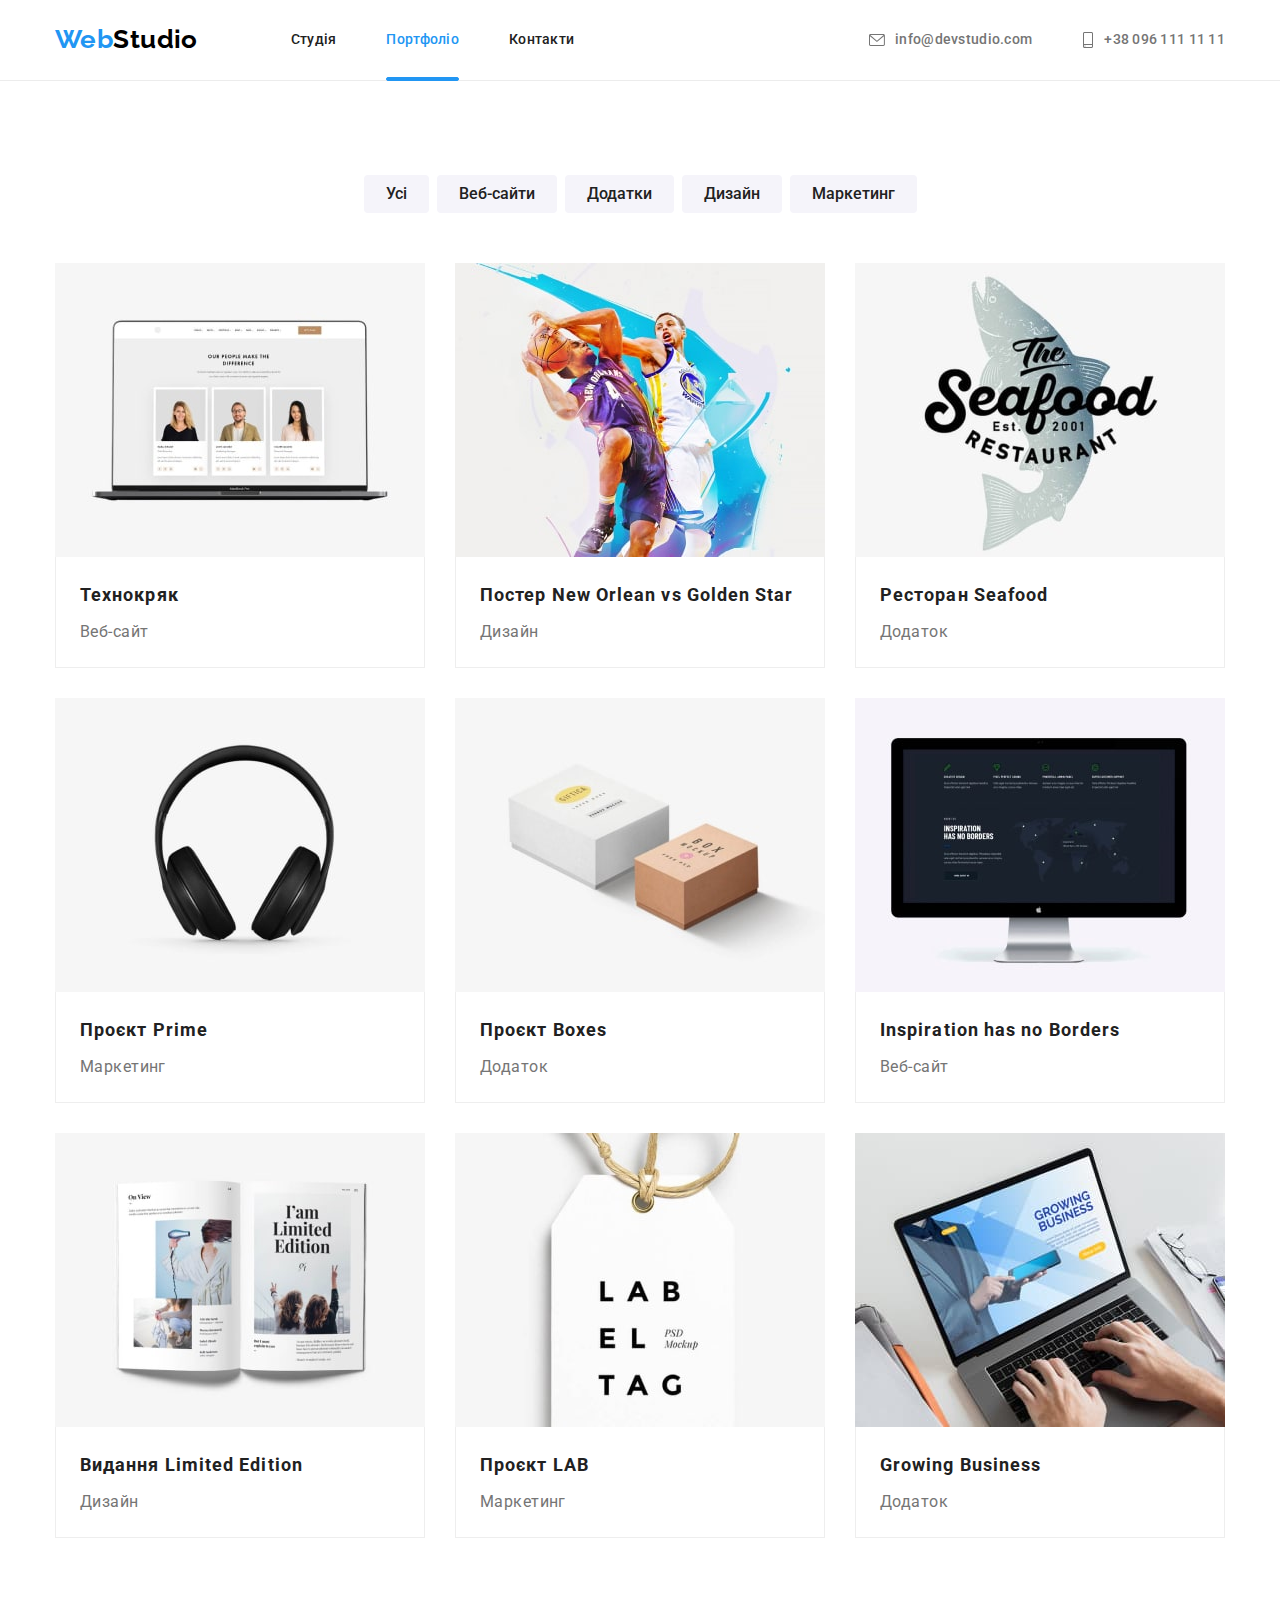
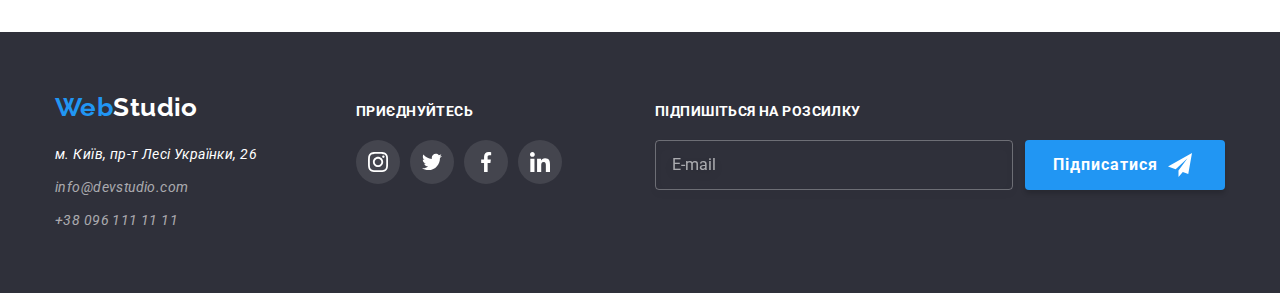
==== commit d75ed2b6: "fix bem and add portfolio scss" ====
--- a/portfolio.html
+++ b/portfolio.html
@@ -20,25 +20,26 @@
     <!-- header -->
     <header class="header-page">
         <div class="container header-page__wraper">
-            <a href="./index.html" lang="en" class="logo logo--header link">Web<span class="logo__header">Studio</span></a>
+            <a href="./index.html" lang="en" class="logo logo--header link">Web<span
+                    class="logo__header">Studio</span></a>
             <nav class="navigation">
                 <a href="./index.html" class="navigation__link active link">Студія</a>
                 <a href="./portfolio.html" class="navigation__link navigation__link--current active link">Портфоліо</a>
                 <a href="./" class="navigation__link active link">Контакти</a>
             </nav>
-    
-            <ul class="contact-lists lists">
-                <li class="contact-lists__item">
+
+            <ul class="contact lists">
+                <li class="contact__item">
                     <a href="mailto:info@devstudio.com" target="_blank" rel="noopener noreferrer nofollow"
-                        class="contact-lists__link active link">
-                        <svg class="contact-lists__icon" width="16" height="12">
+                        class="contact__link active link">
+                        <svg class="contact__icon" width="16" height="12">
                             <use href="./img/icons.svg#icon-envelope"></use>
                         </svg>
                         info@devstudio.com</a>
                 </li>
-                <li class="contact-lists__item">
-                    <a href="tel:+380961111111" class="contact-lists__link active link">
-                        <svg class="contact-lists__icon" width="12" height="16">
+                <li class="contact__item">
+                    <a href="tel:+380961111111" class="contact__link active link">
+                        <svg class="contact__icon" width="12" height="16">
                             <use href="./img/icons.svg#icon-smartphone"></use>
                         </svg>
                         +38 096 111 11 11</a>
@@ -52,27 +53,27 @@
         <section class="section">
             <div class="container">
                 <h2 class="visually-hidden">Портфоліо</h2>
-                <ul class="filter-btn lists">
-                    <li>
-                        <button type="button" class="filter-btn__button">Усі</button>
-                    </li>
-                    <li>
-                        <button type="button" class="filter-btn__button">Веб-сайти</button>
-                    </li>
-                    <li>
-                        <button type="button" class="filter-btn__button">Додатки</button>
-                    </li>
-                    <li>
-                        <button type="button" class="filter-btn__button">Дизайн</button>
-                    </li>
-                    <li>
-                        <button type="button" class="filter-btn__button">Маркетинг</button>
+                <ul class="filter lists">
+                    <li>
+                        <button type="button" class="filter__btn">Усі</button>
+                    </li>
+                    <li>
+                        <button type="button" class="filter__btn">Веб-сайти</button>
+                    </li>
+                    <li>
+                        <button type="button" class="filter__btn">Додатки</button>
+                    </li>
+                    <li>
+                        <button type="button" class="filter__btn">Дизайн</button>
+                    </li>
+                    <li>
+                        <button type="button" class="filter__btn">Маркетинг</button>
                     </li>
                 </ul>
                 <ul class="project lists">
                     <li class="project__item">
                         <a href="./" class="project__link">
-                            <div class="project-overlay__wrap">
+                            <div class="project__overlay-wrap">
                                 <img src="./img/portfolio-1.jpg" alt="Відкритий на ноутбуці вебсайт" width="370" />
                                 <p class="project__overlay">Ресурс пропонує комплексні пропозиції з різним рівнем
                                     функціоналу та сервісів. Все це
@@ -88,7 +89,7 @@
                     </li>
                     <li class="project__item">
                         <a href="./" class="project__link">
-                            <div class="project-overlay__wrap">
+                            <div class="project__overlay-wrap">
                                 <img src="./img/portfolio-2.jpg" alt="Постер баскетбольної команди" width="370" />
                                 <p class="project__overlay">Ресурс пропонує комплексні пропозиції з різним рівнем
                                     функціоналу та сервісів. Все це
@@ -104,7 +105,7 @@
                     </li>
                     <li class="project__item">
                         <a href="./" class="project__link">
-                            <div class="project-overlay__wrap">
+                            <div class="project__overlay-wrap">
                                 <img src="./img/portfolio-3.jpg" alt="Логотип ресторану" width="370" />
                                 <p class="project__overlay">Ресурс пропонує комплексні пропозиції з різним рівнем
                                     функціоналу та сервісів. Все це дозволить
@@ -119,7 +120,7 @@
                     </li>
                     <li class="project__item">
                         <a href="./" class="project__link">
-                            <div class="project-overlay__wrap">
+                            <div class="project__overlay-wrap">
                                 <img src="./img/portfolio-4.jpg" alt="Навушники" width="370" />
                                 <p class="project__overlay">Ресурс пропонує комплексні пропозиції з різним рівнем
                                     функціоналу та сервісів. Все це дозволить
@@ -135,7 +136,7 @@
                     <li class="project__item">
                         <a href="./" class="project__link">
 
-                            <div class="project-overlay__wrap">
+                            <div class="project__overlay-wrap">
                                 <img src="./img/portfolio-5.jpg" alt="Два ящика" width="370" />
                                 <p class="project__overlay">Ресурс пропонує комплексні пропозиції з різним рівнем
                                     функціоналу та сервісів. Все це дозволить
@@ -151,7 +152,7 @@
                     <li class="project__item">
                         <a href="./" class="project__link">
 
-                            <div class="project-overlay__wrap">
+                            <div class="project__overlay-wrap">
                                 <img src="./img/portfolio-6.jpg" alt="Вебсайт" width="370" />
                                 <p class="project__overlay">Ресурс пропонує комплексні пропозиції з різним рівнем
                                     функціоналу та сервісів. Все це дозволить
@@ -167,7 +168,7 @@
                     <li class="project__item">
                         <a href="./" class="project__link">
 
-                            <div class="project-overlay__wrap">
+                            <div class="project__overlay-wrap">
                                 <img src="./img/portfolio-7.jpg" alt="Книга лімітованої серії" width="370" />
                                 <p class="project__overlay">Ресурс пропонує комплексні пропозиції з різним рівнем
                                     функціоналу та сервісів. Все це дозволить
@@ -183,7 +184,7 @@
                     <li class="project__item">
                         <a href="./" class="project__link">
 
-                            <div class="project-overlay__wrap">
+                            <div class="project__overlay-wrap">
                                 <img src="./img/portfolio-8.jpg" alt="Бирка" width="370" />
                                 <p class="project__overlay">Ресурс пропонує комплексні пропозиції з різним рівнем
                                     функціоналу та сервісів. Все це дозволить
@@ -199,7 +200,7 @@
                     <li class="project__item">
                         <a href="./" class="project__link">
 
-                            <div class="project-overlay__wrap">
+                            <div class="project__overlay-wrap">
                                 <img src="./img/portfolio-9.jpg" alt="Відкритий на ноутбуці додаток" width="370" />
                                 <p class="project__overlay">Ресурс пропонує комплексні пропозиції з різним рівнем
                                     функціоналу та сервісів. Все це дозволить
@@ -223,7 +224,7 @@
             <div class="address-wrap">
                 <a href="./index.html" lang="en" class="logo logo--footer link">Web<span
                         class="logo__footer">Studio</span></a>
-    
+
                 <address class="address">
                     <ul class="lists">
                         <li class="address__list">
@@ -274,7 +275,7 @@
                     </li>
                 </ul>
             </div>
-    
+
             <div>
                 <strong class="social-footer__title">Підпишіться на розсилку</strong>
                 <form class="footer-form">
--- a/css/main.min.css
+++ b/css/main.min.css
@@ -1 +1 @@
-:root{--prime-bgc: #ffffff;--first-bgc: #2f303a;--second-bgc: #f5f4fa;--acent-color: #2196f3;--prime-color: #212121;--second-color: #757575;--line-header: #ececec;--btn-bgc: #2196f3;--btn-color: #ffffff;--btn-active: #188ce8;--overlay-hero: rgba(47, 48, 58, 0.4);--modall-hero: rgba(0, 0, 0, 0.2);--overlay-project: rgba(33, 150, 243, 0.9);--social-color: #afb1b8;--hero-color: #ffffff;--logo-header-color: #000000;--footer-color: #ffffff;--bgc-work-desc: rgba(47, 48, 58, 0.8);--address-footer-contact: rgba(255, 255, 255, 0.6);--bgc-social-footer: rgba(255, 255, 255, 0.1);--potfolio-project-border: #eeeeee;--logo-font: "Raleway", sans-serif;--prime-font: "Roboto", sans-serif;--cubic-bezer: cubic-bezier(0.4, 0, 0.2, 1)}h1,h2,h3,h4,h5,h6,p{margin:0}ul{padding:0;margin:0}img{display:block}body{font-family:var(--prime-font);color:var(--prime-color);background-color:var(--prime-bgc);letter-spacing:.03em;font-size:14px}.link{text-decoration:none}.lists{list-style:none}.visually-hidden{position:absolute;white-space:nowrap;width:1px;height:1px;overflow:hidden;border:0;padding:0;clip:rect(0 0 0 0);-webkit-clip-path:inset(50%);clip-path:inset(50%);margin:-1px}.is-hidden{visibility:hidden;opacity:0;pointer-events:none}.container{width:1200px;padding-left:15px;padding-right:15px;margin:0 auto}.section{padding-top:94px;padding-bottom:94px}.active{-webkit-transition:color 250ms var(--cubic-bezer);transition:color 250ms var(--cubic-bezer)}.active:focus,.active:hover{color:var(--acent-color)}.active.current{position:relative;color:var(--acent-color)}.active.current::after{content:"";position:absolute;bottom:-1px;left:0;width:100%;height:4px;border:1px solid var(--acent-color);border-radius:2px;background-color:var(--acent-color)}.work__title,.team__title,.clients__title{margin-bottom:50px;font-weight:700;font-size:36px;line-height:1.17;text-align:center}.social-footer__title{display:block;margin-bottom:20px;color:var(--footer-color);font-weight:700;line-height:1.14;text-transform:uppercase}.logo{display:inline-block;font-family:var(--logo-font);font-weight:700;font-size:26px;line-height:1.19;color:var(--acent-color)}.logo--header{margin-right:93px;padding-top:24px;padding-bottom:25px}.logo--footer{margin-bottom:20px}.logo__header{color:var(--logo-header-color)}.logo__footer{color:var(--footer-color)}.btn{display:block;-webkit-box-shadow:0px 4px 4px rgba(0,0,0,.15);box-shadow:0px 4px 4px rgba(0,0,0,.15);border:none;border-radius:4px;font-family:inherit;font-weight:700;font-size:16px;line-height:1.88;text-align:center;letter-spacing:.06em;color:var(--btn-color);background-color:var(--btn-bgc);cursor:pointer}.active-btn{-webkit-transition:background-color 250ms var(--cubic-bezer);transition:background-color 250ms var(--cubic-bezer)}.active-btn:hover,.active-btn:focus{background-color:var(--btn-active)}.hero-section__btn{margin:0 auto;padding:10px 32px;min-width:216px}.btn--footer-form{display:-webkit-box;display:-ms-flexbox;display:flex;-webkit-box-align:center;-ms-flex-align:center;align-items:center;min-width:200px;padding:10px 28px}.footer-form__icon-send{margin-left:10px;fill:currentColor}.filter-btn{display:-webkit-box;display:-ms-flexbox;display:flex;-webkit-box-pack:center;-ms-flex-pack:center;justify-content:center;margin-bottom:50px;gap:8px}.filter-btn__button{padding:6px 22px;background:#f5f4fa;border-radius:4px;border:none;font-family:inherit;font-weight:500;font-size:16px;line-height:1.62;background-color:var(--second-bgc);color:inherit;cursor:pointer;-webkit-transition:color 250ms var(--cubic-bezer),background-color 250ms var(--cubic-bezer),-webkit-box-shadow 250ms var(--cubic-bezer);transition:color 250ms var(--cubic-bezer),background-color 250ms var(--cubic-bezer),-webkit-box-shadow 250ms var(--cubic-bezer);transition:box-shadow 250ms var(--cubic-bezer),color 250ms var(--cubic-bezer),background-color 250ms var(--cubic-bezer);transition:box-shadow 250ms var(--cubic-bezer),color 250ms var(--cubic-bezer),background-color 250ms var(--cubic-bezer),-webkit-box-shadow 250ms var(--cubic-bezer)}.filter-btn__button:focus,.filter-btn__button:hover{-webkit-box-shadow:0px 3px 1px rgba(0,0,0,.1),0px 1px 2px rgba(0,0,0,.08),0px 2px 2px rgba(0,0,0,.12);box-shadow:0px 3px 1px rgba(0,0,0,.1),0px 1px 2px rgba(0,0,0,.08),0px 2px 2px rgba(0,0,0,.12);color:var(--btn-color);background-color:var(--acent-color)}.btn--modall{padding:10px 0;min-width:200px;margin:0 auto}.btn-close{display:-webkit-box;display:-ms-flexbox;display:flex;-webkit-box-align:center;-ms-flex-align:center;align-items:center;-webkit-box-pack:center;-ms-flex-pack:center;justify-content:center;position:absolute;top:8px;right:8px;background-color:inherit;border-radius:50%;width:30px;height:30px;border:1px solid rgba(0,0,0,.1);cursor:pointer;color:var(--logo-header-color);-webkit-transition:color 250ms var(--cubic-bezer);transition:color 250ms var(--cubic-bezer)}.btn-close:hover{color:var(--acent-color)}.btn-close__icon{fill:currentColor}.social{display:-webkit-box;display:-ms-flexbox;display:flex;-webkit-box-pack:center;-ms-flex-pack:center;justify-content:center;gap:10px}.social__icon{fill:currentColor}.social__link{display:-webkit-box;display:-ms-flexbox;display:flex;-webkit-box-align:center;-ms-flex-align:center;align-items:center;-webkit-box-pack:center;-ms-flex-pack:center;justify-content:center;border-radius:50%;width:44px;height:44px;color:var(--social-color);-webkit-transition:color 250ms var(--cubic-bezer),background-color 250ms var(--cubic-bezer);transition:color 250ms var(--cubic-bezer),background-color 250ms var(--cubic-bezer)}.social__link:hover,.social__link:focus{color:var(--btn-color);background-color:var(--acent-color)}.social__link--color{color:var(--footer-color);background-color:var(--bgc-social-footer)}.social__link--color:hover,.social__link--color:focus{background-color:var(--acent-color)}.header-page{max-width:1600px;margin:0 auto;border-bottom:1px solid var(--line-header)}.header-page__wraper{display:-webkit-box;display:-ms-flexbox;display:flex;-webkit-box-align:center;-ms-flex-align:center;align-items:center}.navigation{display:-webkit-box;display:-ms-flexbox;display:flex}.navigation__link{display:block;padding:32px 0;font-weight:500;line-height:1.14;letter-spacing:.02em;color:inherit}.navigation__link:not(:last-child){margin-right:50px}.navigation__link--current{position:relative;color:var(--acent-color)}.navigation__link--current::after{content:"";position:absolute;bottom:-1px;left:0;width:100%;height:4px;border:1px solid var(--acent-color);border-radius:2px;background-color:var(--acent-color)}.contact-lists{display:-webkit-box;display:-ms-flexbox;display:flex;margin-left:auto}.contact-lists__item:not(:last-child){margin-right:50px}.contact-lists__link{display:-webkit-box;display:-ms-flexbox;display:flex;-webkit-box-align:center;-ms-flex-align:center;align-items:center;font-weight:500;line-height:1.14;letter-spacing:.02em;color:var(--second-color)}.contact-lists__icon{margin-right:10px;fill:currentColor}.hero-section{max-width:1600px;height:600px;margin:0 auto;background-color:var(--first-bgc);background-image:-webkit-gradient(linear, left top, right top, from(rgba(47, 48, 58, 0.4)), to(rgba(47, 48, 58, 0.4))),url(../img/bgc-hero.jpg);background-image:linear-gradient(to right, rgba(47, 48, 58, 0.4), rgba(47, 48, 58, 0.4)),url(../img/bgc-hero.jpg);background-repeat:no-repeat;background-size:cover;background-position:center;padding-top:200px;padding-bottom:200px}.hero-section__title{max-width:696px;margin:0 auto;margin-bottom:30px;font-weight:900;font-size:44px;line-height:1.36;text-align:center;letter-spacing:.06em;text-transform:uppercase;color:var(--hero-color)}.advantage{padding-bottom:47px}.advantage__lists{display:-webkit-box;display:-ms-flexbox;display:flex;-ms-flex-wrap:wrap;flex-wrap:wrap;gap:30px}.advantage__item{-ms-flex-preferred-size:calc((100% - 90px)/4);flex-basis:calc((100% - 90px)/4)}.advantage__bg{display:-webkit-box;display:-ms-flexbox;display:flex;-webkit-box-align:center;-ms-flex-align:center;align-items:center;-webkit-box-pack:center;-ms-flex-pack:center;justify-content:center;width:100%;height:120px;background-color:var(--second-bgc);border-radius:4px;margin-bottom:30px}.advantage__title{margin-bottom:10px;font-weight:700;line-height:1.14;text-transform:uppercase}.advantage__descr{line-height:1.71;color:var(--second-color)}.work{padding-top:47px}.work__lists{display:-webkit-box;display:-ms-flexbox;display:flex;-ms-flex-wrap:wrap;flex-wrap:wrap;gap:30px}.work__item{position:relative;-ms-flex-preferred-size:calc((100% - 60px)/3);flex-basis:calc((100% - 60px)/3)}.work__wrap{position:absolute;bottom:0;left:0;display:-webkit-box;display:-ms-flexbox;display:flex;-webkit-box-pack:center;-ms-flex-pack:center;justify-content:center;-webkit-box-align:center;-ms-flex-align:center;align-items:center;padding:10px;width:100%;height:70px;background-color:var(--bgc-work-desc)}.work__desc{font-weight:700;line-height:1.14;text-align:center;text-transform:uppercase;color:var(--hero-color)}.team{background-color:var(--second-bgc);max-width:1600px;margin:0 auto}.cards-lists{display:-webkit-box;display:-ms-flexbox;display:flex;-ms-flex-wrap:wrap;flex-wrap:wrap;gap:30px}.card{-webkit-box-shadow:0px 1px 3px rgba(0,0,0,.12),0px 1px 1px rgba(0,0,0,.14),0px 2px 1px rgba(0,0,0,.2);box-shadow:0px 1px 3px rgba(0,0,0,.12),0px 1px 1px rgba(0,0,0,.14),0px 2px 1px rgba(0,0,0,.2);border-radius:0px 0px 4px 4px;background-color:var(--prime-bgc);-ms-flex-preferred-size:calc((100% - 120px)/4);flex-basis:calc((100% - 120px)/4)}.card__wrap{padding:30px 10px;text-align:center}.card__title{display:block;margin-bottom:10px;font-weight:500;font-size:16px;line-height:1.19}.card__descr{margin-bottom:16px;font-size:16px;line-height:1.19;color:var(--second-color)}.clients__lists{display:-webkit-box;display:-ms-flexbox;display:flex;-ms-flex-wrap:wrap;flex-wrap:wrap;gap:30px}.clients__item{width:calc((100% - 150px)/6)}.clients__link{display:-webkit-box;display:-ms-flexbox;display:flex;-webkit-box-align:center;-ms-flex-align:center;align-items:center;-webkit-box-pack:center;-ms-flex-pack:center;justify-content:center;height:92px;border:1px solid var(--social-color);border-radius:4px;color:var(--social-color);-webkit-transition:color 250ms var(--cubic-bezer),border-color 250ms var(--cubic-bezer);transition:color 250ms var(--cubic-bezer),border-color 250ms var(--cubic-bezer)}.clients__link:hover,.clients__link:focus{border-color:var(--acent-color);color:var(--acent-color)}.clients__icon{fill:currentColor}.footer{background-color:var(--first-bgc);max-width:1600px;margin:0 auto}.footer__wrap{display:-webkit-box;display:-ms-flexbox;display:flex;-webkit-box-align:baseline;-ms-flex-align:baseline;align-items:baseline;padding-top:60px;padding-bottom:60px}.address-wrap{margin-right:70px;width:231px}.address{font-style:normal}.address__list:not(:last-child){margin-bottom:9px}.address__link{line-height:1.71;color:var(--footer-color)}.address__link--color{color:var(--address-footer-contact)}.social-footer{margin-right:93px}.footer-form{display:-webkit-box;display:-ms-flexbox;display:flex}.footer-form__input{width:358px;height:50px;padding:15px 16px;margin-right:12px;border:1px solid rgba(255,255,255,.3);-webkit-filter:drop-shadow(0px 4px 4px rgba(0, 0, 0, 0.15));filter:drop-shadow(0px 4px 4px rgba(0, 0, 0, 0.15));border-radius:4px;background-color:inherit;color:var(--footer-color)}.footer-form__input:-webkit-autofill{-webkit-text-fill-color:var(--footer-color);-webkit-box-shadow:0 0 0 30px var(--first-bgc) inset;caret-color:var(--footer-color)}.footer-form__input::-webkit-input-placeholder{font-size:16px;line-height:1.25;color:var(--address-footer-contact)}.footer-form__input::-moz-placeholder{font-size:16px;line-height:1.25;color:var(--address-footer-contact)}.footer-form__input:-ms-input-placeholder{font-size:16px;line-height:1.25;color:var(--address-footer-contact)}.footer-form__input::-ms-input-placeholder{font-size:16px;line-height:1.25;color:var(--address-footer-contact)}.footer-form__input::placeholder{font-size:16px;line-height:1.25;color:var(--address-footer-contact)}.project{display:-webkit-box;display:-ms-flexbox;display:flex;-ms-flex-wrap:wrap;flex-wrap:wrap;gap:30px}.project__item{-ms-flex-preferred-size:calc((100% - 60px)/3);flex-basis:calc((100% - 60px)/3)}.project__link{display:block;text-decoration:none;color:inherit;-webkit-transition:-webkit-box-shadow 250ms var(--cubic-bezer);transition:-webkit-box-shadow 250ms var(--cubic-bezer);transition:box-shadow 250ms var(--cubic-bezer);transition:box-shadow 250ms var(--cubic-bezer), -webkit-box-shadow 250ms var(--cubic-bezer)}.project__link:hover,.project__link:focus{-webkit-box-shadow:0px 1px 1px rgba(0,0,0,.12),0px 4px 4px rgba(0,0,0,.06),1px 4px 6px rgba(0,0,0,.16);box-shadow:0px 1px 1px rgba(0,0,0,.12),0px 4px 4px rgba(0,0,0,.06),1px 4px 6px rgba(0,0,0,.16)}.project-overlay__wrap{position:relative;overflow:hidden}.project__overlay{padding:63px 24px;position:absolute;top:0;left:0;font-weight:400;font-size:18px;line-height:1.56;color:var(--btn-color);background-color:var(--overlay-project);-webkit-transform:translateY(101%);transform:translateY(101%);-webkit-transition:-webkit-transform 250ms var(--cubic-bezer);transition:-webkit-transform 250ms var(--cubic-bezer);transition:transform 250ms var(--cubic-bezer);transition:transform 250ms var(--cubic-bezer), -webkit-transform 250ms var(--cubic-bezer)}.project__link:hover .project__overlay,.project__link:focus .project__overlay{-webkit-transform:translateY(0);transform:translateY(0)}.project__wrap{padding:20px 24px;border-bottom:1px solid var(--potfolio-project-border);border-right:1px solid var(--potfolio-project-border);border-left:1px solid var(--potfolio-project-border)}.project__title{margin-bottom:4px;font-weight:700;font-size:18px;line-height:2;letter-spacing:.06em}.project__descr{font-size:16px;line-height:1.88;color:var(--second-color)}.backdrop{position:fixed;z-index:1;opacity:1;top:0;left:0;width:100%;height:100%;background-color:var(--modall-hero);-webkit-transition:opacity 250ms var(--cubic-bezer),visibility 250ms var(--cubic-bezer);transition:opacity 250ms var(--cubic-bezer),visibility 250ms var(--cubic-bezer)}.backdrop.is-hidden{opacity:0}.backdrop.is-hidden .modall{-webkit-transform:translate(-50%, -50%) scale(1.15);transform:translate(-50%, -50%) scale(1.15)}.modall{position:absolute;top:50%;left:50%;width:528px;height:581px;padding:40px;background-color:var(--prime-bgc);-webkit-box-shadow:0px 1px 3px rgba(0,0,0,.12),0px 1px 1px rgba(0,0,0,.14),0px 2px 1px rgba(0,0,0,.2);box-shadow:0px 1px 3px rgba(0,0,0,.12),0px 1px 1px rgba(0,0,0,.14),0px 2px 1px rgba(0,0,0,.2);border-radius:4px;-webkit-transform:translate(-50%, -50%) scale(1);transform:translate(-50%, -50%) scale(1);-webkit-transition:-webkit-transform 250ms var(--cubic-bezer);transition:-webkit-transform 250ms var(--cubic-bezer);transition:transform 250ms var(--cubic-bezer);transition:transform 250ms var(--cubic-bezer), -webkit-transform 250ms var(--cubic-bezer)}.modall__title{display:block;margin-bottom:12px;font-weight:700;font-size:20px;line-height:1.15;text-align:center}.modall__form{display:-webkit-box;display:-ms-flexbox;display:flex;-webkit-box-orient:vertical;-webkit-box-direction:normal;-ms-flex-direction:column;flex-direction:column}.modall__field,.modall__field-textarea{display:-webkit-box;display:-ms-flexbox;display:flex;-webkit-box-orient:vertical;-webkit-box-direction:normal;-ms-flex-direction:column;flex-direction:column;margin-bottom:10px}.modall__field-textarea{margin-bottom:20px}.modall__label{margin-bottom:4px;font-size:12px;line-height:1.17;letter-spacing:.01em;color:var(--second-color)}.modall__input{padding-left:42px;border:1px solid rgba(33,33,33,.2);border-radius:4px;height:40px;width:100%;font-size:12px;line-height:1.67;letter-spacing:.01em;outline:none;-webkit-transition:border 250ms var(--cubic-bezer);transition:border 250ms var(--cubic-bezer)}.modall__input:hover,.modall__input:focus{border:solid 1px var(--acent-color)}.modall__input:-webkit-autofill{-webkit-text-fill-color:var(--prime-color);-webkit-box-shadow:0 0 0 30px var(--prime-bgc) inset;caret-color:var(--prime-color)}.modall__wrap-input{position:relative}.modall__icon{position:absolute;top:50%;left:12px;-webkit-transform:translateY(-50%);transform:translateY(-50%);fill:currentColor;pointer-events:none;-webkit-transition:fill 250ms var(--cubic-bezer);transition:fill 250ms var(--cubic-bezer)}.modall__input:hover+.modall__icon,.modall__input:focus+.modall__icon{fill:var(--acent-color)}.modall__textarea{height:120px;padding:12px 16px;border:1px solid rgba(33,33,33,.2);border-radius:4px;resize:none;outline:none;-webkit-transition:border 250ms var(--cubic-bezer);transition:border 250ms var(--cubic-bezer)}.modall__textarea:hover,.modall__textarea:focus{border:solid 1px var(--acent-color)}.modall__textarea::-webkit-input-placeholder{font-size:12px;line-height:1.67;letter-spacing:.01em}.modall__textarea::-moz-placeholder{font-size:12px;line-height:1.67;letter-spacing:.01em}.modall__textarea:-ms-input-placeholder{font-size:12px;line-height:1.67;letter-spacing:.01em}.modall__textarea::-ms-input-placeholder{font-size:12px;line-height:1.67;letter-spacing:.01em}.modall__textarea::placeholder{font-size:12px;line-height:1.67;letter-spacing:.01em}.modall__checkbox-label{display:-webkit-box;display:-ms-flexbox;display:flex;-webkit-box-align:center;-ms-flex-align:center;align-items:center;-webkit-box-pack:center;-ms-flex-pack:center;justify-content:center;margin-bottom:30px}.modall__agree{fill:rgba(0,0,0,0);border:2px solid var(--prime-color);border-radius:2px;margin-right:7px;-webkit-transition:fill 250ms var(--cubic-bezer),background-color 250ms var(--cubic-bezer);transition:fill 250ms var(--cubic-bezer),background-color 250ms var(--cubic-bezer)}.modall__ckeckbox:checked+.modall__agree{background-color:var(--acent-color);fill:var(--btn-color);border-radius:2px;border:none}.modall__license,.modall__license-link{line-height:1.71;color:var(--second-color)}/*# sourceMappingURL=main.min.css.map */+:root{--prime-bgc: #ffffff;--first-bgc: #2f303a;--second-bgc: #f5f4fa;--acent-color: #2196f3;--prime-color: #212121;--second-color: #757575;--line-header: #ececec;--btn-bgc: #2196f3;--btn-color: #ffffff;--btn-active: #188ce8;--overlay-hero: rgba(47, 48, 58, 0.4);--modall-hero: rgba(0, 0, 0, 0.2);--overlay-project: rgba(33, 150, 243, 0.9);--social-color: #afb1b8;--hero-color: #ffffff;--logo-header-color: #000000;--footer-color: #ffffff;--bgc-work-desc: rgba(47, 48, 58, 0.8);--address-footer-contact: rgba(255, 255, 255, 0.6);--bgc-social-footer: rgba(255, 255, 255, 0.1);--potfolio-project-border: #eeeeee;--logo-font: "Raleway", sans-serif;--prime-font: "Roboto", sans-serif;--cubic-bezer: cubic-bezier(0.4, 0, 0.2, 1)}h1,h2,h3,h4,h5,h6,p{margin:0}ul{padding:0;margin:0}img{display:block}.link{text-decoration:none}.lists{list-style:none}.visually-hidden{position:absolute;white-space:nowrap;width:1px;height:1px;overflow:hidden;border:0;padding:0;clip:rect(0 0 0 0);-webkit-clip-path:inset(50%);clip-path:inset(50%);margin:-1px}.is-hidden{visibility:hidden;opacity:0;pointer-events:none}body{font-family:var(--prime-font);color:var(--prime-color);background-color:var(--prime-bgc);letter-spacing:.03em;font-size:14px}.container{width:1200px;padding-left:15px;padding-right:15px;margin:0 auto}.section{padding-top:94px;padding-bottom:94px}.active{-webkit-transition:color 250ms var(--cubic-bezer);transition:color 250ms var(--cubic-bezer)}.active:focus,.active:hover{color:var(--acent-color)}.active.current{position:relative;color:var(--acent-color)}.active.current::after{content:"";position:absolute;bottom:-1px;left:0;width:100%;height:4px;border:1px solid var(--acent-color);border-radius:2px;background-color:var(--acent-color)}.title{margin-bottom:50px;font-weight:700;font-size:36px;line-height:1.17;text-align:center}.social-footer__title{display:block;margin-bottom:20px;color:var(--footer-color);font-weight:700;line-height:1.14;text-transform:uppercase}.logo{display:inline-block;font-family:var(--logo-font);font-weight:700;font-size:26px;line-height:1.19;color:var(--acent-color)}.logo--header{margin-right:93px;padding-top:24px;padding-bottom:25px}.logo--footer{margin-bottom:20px}.logo__header{color:var(--logo-header-color)}.logo__footer{color:var(--footer-color)}.btn{display:block;-webkit-box-shadow:0px 4px 4px rgba(0,0,0,.15);box-shadow:0px 4px 4px rgba(0,0,0,.15);border:none;border-radius:4px;font-family:inherit;font-weight:700;font-size:16px;line-height:1.88;text-align:center;letter-spacing:.06em;color:var(--btn-color);background-color:var(--btn-bgc);cursor:pointer}.active-btn{-webkit-transition:background-color 250ms var(--cubic-bezer);transition:background-color 250ms var(--cubic-bezer)}.active-btn:hover,.active-btn:focus{background-color:var(--btn-active)}.hero-section__btn{margin:0 auto;padding:10px 32px;min-width:216px}.btn--footer-form{display:-webkit-box;display:-ms-flexbox;display:flex;-webkit-box-align:center;-ms-flex-align:center;align-items:center;min-width:200px;padding:10px 28px}.footer-form__icon-send{margin-left:10px;fill:currentColor}.filter{display:-webkit-box;display:-ms-flexbox;display:flex;-webkit-box-pack:center;-ms-flex-pack:center;justify-content:center;margin-bottom:50px;gap:8px}.filter__btn{padding:6px 22px;background:#f5f4fa;border-radius:4px;border:none;font-family:inherit;font-weight:500;font-size:16px;line-height:1.62;background-color:var(--second-bgc);color:inherit;cursor:pointer;-webkit-transition:color 250ms var(--cubic-bezer),background-color 250ms var(--cubic-bezer),-webkit-box-shadow 250ms var(--cubic-bezer);transition:color 250ms var(--cubic-bezer),background-color 250ms var(--cubic-bezer),-webkit-box-shadow 250ms var(--cubic-bezer);transition:box-shadow 250ms var(--cubic-bezer),color 250ms var(--cubic-bezer),background-color 250ms var(--cubic-bezer);transition:box-shadow 250ms var(--cubic-bezer),color 250ms var(--cubic-bezer),background-color 250ms var(--cubic-bezer),-webkit-box-shadow 250ms var(--cubic-bezer)}.filter__btn:focus,.filter__btn:hover{-webkit-box-shadow:0px 3px 1px rgba(0,0,0,.1),0px 1px 2px rgba(0,0,0,.08),0px 2px 2px rgba(0,0,0,.12);box-shadow:0px 3px 1px rgba(0,0,0,.1),0px 1px 2px rgba(0,0,0,.08),0px 2px 2px rgba(0,0,0,.12);color:var(--btn-color);background-color:var(--acent-color)}.btn--modall{padding:10px 0;min-width:200px;margin:0 auto}.btn-close{display:-webkit-box;display:-ms-flexbox;display:flex;-webkit-box-align:center;-ms-flex-align:center;align-items:center;-webkit-box-pack:center;-ms-flex-pack:center;justify-content:center;position:absolute;top:8px;right:8px;background-color:inherit;border-radius:50%;width:30px;height:30px;border:1px solid rgba(0,0,0,.1);cursor:pointer;color:var(--logo-header-color);-webkit-transition:color 250ms var(--cubic-bezer);transition:color 250ms var(--cubic-bezer)}.btn-close:hover{color:var(--acent-color)}.btn-close__icon{fill:currentColor}.social{display:-webkit-box;display:-ms-flexbox;display:flex;-webkit-box-pack:center;-ms-flex-pack:center;justify-content:center;gap:10px}.social__icon{fill:currentColor}.social__link{display:-webkit-box;display:-ms-flexbox;display:flex;-webkit-box-align:center;-ms-flex-align:center;align-items:center;-webkit-box-pack:center;-ms-flex-pack:center;justify-content:center;border-radius:50%;width:44px;height:44px;color:var(--social-color);-webkit-transition:color 250ms var(--cubic-bezer),background-color 250ms var(--cubic-bezer);transition:color 250ms var(--cubic-bezer),background-color 250ms var(--cubic-bezer)}.social__link:hover,.social__link:focus{color:var(--btn-color);background-color:var(--acent-color)}.social__link--color{color:var(--footer-color);background-color:var(--bgc-social-footer)}.social__link--color:hover,.social__link--color:focus{background-color:var(--acent-color)}.header-page{max-width:1600px;margin:0 auto;border-bottom:1px solid var(--line-header)}.header-page__wraper{display:-webkit-box;display:-ms-flexbox;display:flex;-webkit-box-align:center;-ms-flex-align:center;align-items:center}.navigation{display:-webkit-box;display:-ms-flexbox;display:flex}.navigation__link{display:block;padding:32px 0;font-weight:500;line-height:1.14;letter-spacing:.02em;color:inherit}.navigation__link:not(:last-child){margin-right:50px}.navigation__link--current{position:relative;color:var(--acent-color)}.navigation__link--current::after{content:"";position:absolute;bottom:-1px;left:0;width:100%;height:4px;border:1px solid var(--acent-color);border-radius:2px;background-color:var(--acent-color)}.contact{display:-webkit-box;display:-ms-flexbox;display:flex;margin-left:auto}.contact__item:not(:last-child){margin-right:50px}.contact__link{display:-webkit-box;display:-ms-flexbox;display:flex;-webkit-box-align:center;-ms-flex-align:center;align-items:center;font-weight:500;line-height:1.14;letter-spacing:.02em;color:var(--second-color)}.contact__icon{margin-right:10px;fill:currentColor}.hero-section{max-width:1600px;height:600px;margin:0 auto;background-color:var(--first-bgc);background-image:-webkit-gradient(linear, left top, right top, from(rgba(47, 48, 58, 0.4)), to(rgba(47, 48, 58, 0.4))),url(../img/bgc-hero.jpg);background-image:linear-gradient(to right, rgba(47, 48, 58, 0.4), rgba(47, 48, 58, 0.4)),url(../img/bgc-hero.jpg);background-repeat:no-repeat;background-size:cover;background-position:center;padding-top:200px;padding-bottom:200px}.hero-section__title{max-width:696px;margin:0 auto;margin-bottom:30px;font-weight:900;font-size:44px;line-height:1.36;text-align:center;letter-spacing:.06em;text-transform:uppercase;color:var(--hero-color)}.advantage{padding-bottom:47px}.advantage__lists{display:-webkit-box;display:-ms-flexbox;display:flex;-ms-flex-wrap:wrap;flex-wrap:wrap;gap:30px}.advantage__item{-ms-flex-preferred-size:calc((100% - 90px)/4);flex-basis:calc((100% - 90px)/4)}.advantage__wrap{display:-webkit-box;display:-ms-flexbox;display:flex;-webkit-box-align:center;-ms-flex-align:center;align-items:center;-webkit-box-pack:center;-ms-flex-pack:center;justify-content:center;width:100%;height:120px;background-color:var(--second-bgc);border-radius:4px;margin-bottom:30px}.advantage__title{margin-bottom:10px;font-weight:700;line-height:1.14;text-transform:uppercase}.advantage__descr{line-height:1.71;color:var(--second-color)}.work{padding-top:47px}.work__lists{display:-webkit-box;display:-ms-flexbox;display:flex;-ms-flex-wrap:wrap;flex-wrap:wrap;gap:30px}.work__item{position:relative;-ms-flex-preferred-size:calc((100% - 60px)/3);flex-basis:calc((100% - 60px)/3)}.work__wrap{position:absolute;bottom:0;left:0;display:-webkit-box;display:-ms-flexbox;display:flex;-webkit-box-pack:center;-ms-flex-pack:center;justify-content:center;-webkit-box-align:center;-ms-flex-align:center;align-items:center;padding:10px;width:100%;height:70px;background-color:var(--bgc-work-desc)}.work__title{font-weight:700;line-height:1.14;text-align:center;text-transform:uppercase;color:var(--hero-color)}.team{background-color:var(--second-bgc);max-width:1600px;margin:0 auto}.cards-lists{display:-webkit-box;display:-ms-flexbox;display:flex;-ms-flex-wrap:wrap;flex-wrap:wrap;gap:30px}.card{-webkit-box-shadow:0px 1px 3px rgba(0,0,0,.12),0px 1px 1px rgba(0,0,0,.14),0px 2px 1px rgba(0,0,0,.2);box-shadow:0px 1px 3px rgba(0,0,0,.12),0px 1px 1px rgba(0,0,0,.14),0px 2px 1px rgba(0,0,0,.2);border-radius:0px 0px 4px 4px;background-color:var(--prime-bgc);-ms-flex-preferred-size:calc((100% - 120px)/4);flex-basis:calc((100% - 120px)/4)}.card__wrap{padding:30px 10px;text-align:center}.card__title{display:block;margin-bottom:10px;font-weight:500;font-size:16px;line-height:1.19}.card__descr{margin-bottom:16px;font-size:16px;line-height:1.19;color:var(--second-color)}.clients__lists{display:-webkit-box;display:-ms-flexbox;display:flex;-ms-flex-wrap:wrap;flex-wrap:wrap;gap:30px}.clients__item{width:calc((100% - 150px)/6)}.clients__link{display:-webkit-box;display:-ms-flexbox;display:flex;-webkit-box-align:center;-ms-flex-align:center;align-items:center;-webkit-box-pack:center;-ms-flex-pack:center;justify-content:center;height:92px;border:1px solid var(--social-color);border-radius:4px;color:var(--social-color);-webkit-transition:color 250ms var(--cubic-bezer),border-color 250ms var(--cubic-bezer);transition:color 250ms var(--cubic-bezer),border-color 250ms var(--cubic-bezer)}.clients__link:hover,.clients__link:focus{border-color:var(--acent-color);color:var(--acent-color)}.clients__icon{fill:currentColor}.footer{background-color:var(--first-bgc);max-width:1600px;margin:0 auto}.footer__wrap{display:-webkit-box;display:-ms-flexbox;display:flex;-webkit-box-align:baseline;-ms-flex-align:baseline;align-items:baseline;padding-top:60px;padding-bottom:60px}.address{margin-right:70px;width:231px}.address__wrap{font-style:normal}.address__list:not(:last-child){margin-bottom:9px}.address__link{line-height:1.71;color:var(--footer-color)}.address__link--color{color:var(--address-footer-contact)}.social-footer{margin-right:93px}.footer-form{display:-webkit-box;display:-ms-flexbox;display:flex}.footer-form__input{width:358px;height:50px;padding:15px 16px;margin-right:12px;border:1px solid rgba(255,255,255,.3);-webkit-filter:drop-shadow(0px 4px 4px rgba(0, 0, 0, 0.15));filter:drop-shadow(0px 4px 4px rgba(0, 0, 0, 0.15));border-radius:4px;background-color:inherit;color:var(--footer-color)}.footer-form__input:-webkit-autofill{-webkit-text-fill-color:var(--footer-color);-webkit-box-shadow:0 0 0 30px var(--first-bgc) inset;box-shadow:0 0 0 30px var(--first-bgc) inset;caret-color:var(--footer-color)}.footer-form__input::-webkit-input-placeholder{font-size:16px;line-height:1.25;color:var(--address-footer-contact)}.footer-form__input::-moz-placeholder{font-size:16px;line-height:1.25;color:var(--address-footer-contact)}.footer-form__input:-ms-input-placeholder{font-size:16px;line-height:1.25;color:var(--address-footer-contact)}.footer-form__input::-ms-input-placeholder{font-size:16px;line-height:1.25;color:var(--address-footer-contact)}.footer-form__input::placeholder{font-size:16px;line-height:1.25;color:var(--address-footer-contact)}.project{display:-webkit-box;display:-ms-flexbox;display:flex;-ms-flex-wrap:wrap;flex-wrap:wrap;gap:30px}.project__item{-ms-flex-preferred-size:calc((100% - 60px)/3);flex-basis:calc((100% - 60px)/3)}.project__link{display:block;text-decoration:none;color:inherit;-webkit-transition:-webkit-box-shadow 250ms var(--cubic-bezer);transition:-webkit-box-shadow 250ms var(--cubic-bezer);transition:box-shadow 250ms var(--cubic-bezer);transition:box-shadow 250ms var(--cubic-bezer), -webkit-box-shadow 250ms var(--cubic-bezer)}.project__link:hover,.project__link:focus{-webkit-box-shadow:0px 1px 1px rgba(0,0,0,.12),0px 4px 4px rgba(0,0,0,.06),1px 4px 6px rgba(0,0,0,.16);box-shadow:0px 1px 1px rgba(0,0,0,.12),0px 4px 4px rgba(0,0,0,.06),1px 4px 6px rgba(0,0,0,.16)}.project__overlay-wrap{position:relative;overflow:hidden}.project__overlay{padding:63px 24px;position:absolute;top:0;left:0;font-weight:400;font-size:18px;line-height:1.56;color:var(--btn-color);background-color:var(--overlay-project);-webkit-transform:translateY(101%);transform:translateY(101%);-webkit-transition:-webkit-transform 250ms var(--cubic-bezer);transition:-webkit-transform 250ms var(--cubic-bezer);transition:transform 250ms var(--cubic-bezer);transition:transform 250ms var(--cubic-bezer), -webkit-transform 250ms var(--cubic-bezer)}.project__link:hover .project__overlay,.project__link:focus .project__overlay{-webkit-transform:translateY(0);transform:translateY(0)}.project__wrap{padding:20px 24px;border-bottom:1px solid var(--potfolio-project-border);border-right:1px solid var(--potfolio-project-border);border-left:1px solid var(--potfolio-project-border)}.project__title{margin-bottom:4px;font-weight:700;font-size:18px;line-height:2;letter-spacing:.06em}.project__descr{font-size:16px;line-height:1.88;color:var(--second-color)}.backdrop{position:fixed;z-index:1;opacity:1;top:0;left:0;width:100%;height:100%;background-color:var(--modall-hero);-webkit-transition:opacity 250ms var(--cubic-bezer),visibility 250ms var(--cubic-bezer);transition:opacity 250ms var(--cubic-bezer),visibility 250ms var(--cubic-bezer)}.backdrop.is-hidden{opacity:0}.backdrop.is-hidden .modall{-webkit-transform:translate(-50%, -50%) scale(1.15);transform:translate(-50%, -50%) scale(1.15)}.modall{position:absolute;top:50%;left:50%;width:528px;height:581px;padding:40px;background-color:var(--prime-bgc);-webkit-box-shadow:0px 1px 3px rgba(0,0,0,.12),0px 1px 1px rgba(0,0,0,.14),0px 2px 1px rgba(0,0,0,.2);box-shadow:0px 1px 3px rgba(0,0,0,.12),0px 1px 1px rgba(0,0,0,.14),0px 2px 1px rgba(0,0,0,.2);border-radius:4px;-webkit-transform:translate(-50%, -50%) scale(1);transform:translate(-50%, -50%) scale(1);-webkit-transition:-webkit-transform 250ms var(--cubic-bezer);transition:-webkit-transform 250ms var(--cubic-bezer);transition:transform 250ms var(--cubic-bezer);transition:transform 250ms var(--cubic-bezer), -webkit-transform 250ms var(--cubic-bezer)}.modall__title{display:block;margin-bottom:12px;font-weight:700;font-size:20px;line-height:1.15;text-align:center}.modall__form{display:-webkit-box;display:-ms-flexbox;display:flex;-webkit-box-orient:vertical;-webkit-box-direction:normal;-ms-flex-direction:column;flex-direction:column}.modall__field,.modall__field-textarea{display:-webkit-box;display:-ms-flexbox;display:flex;-webkit-box-orient:vertical;-webkit-box-direction:normal;-ms-flex-direction:column;flex-direction:column;margin-bottom:10px}.modall__field-textarea{margin-bottom:20px}.modall__label{margin-bottom:4px;font-size:12px;line-height:1.17;letter-spacing:.01em;color:var(--second-color)}.modall__input{padding-left:42px;border:1px solid rgba(33,33,33,.2);border-radius:4px;height:40px;width:100%;font-size:12px;line-height:1.67;letter-spacing:.01em;outline:none;-webkit-transition:border 250ms var(--cubic-bezer);transition:border 250ms var(--cubic-bezer)}.modall__input:hover,.modall__input:focus{border:solid 1px var(--acent-color)}.modall__input:-webkit-autofill{-webkit-text-fill-color:var(--prime-color);-webkit-box-shadow:0 0 0 30px var(--prime-bgc) inset;box-shadow:0 0 0 30px var(--prime-bgc) inset;caret-color:var(--prime-color)}.modall__wrap-input{position:relative}.modall__icon{position:absolute;top:50%;left:12px;-webkit-transform:translateY(-50%);transform:translateY(-50%);fill:currentColor;pointer-events:none;-webkit-transition:fill 250ms var(--cubic-bezer);transition:fill 250ms var(--cubic-bezer)}.modall__input:hover+.modall__icon,.modall__input:focus+.modall__icon{fill:var(--acent-color)}.modall__textarea{height:120px;padding:12px 16px;border:1px solid rgba(33,33,33,.2);border-radius:4px;resize:none;outline:none;-webkit-transition:border 250ms var(--cubic-bezer);transition:border 250ms var(--cubic-bezer)}.modall__textarea:hover,.modall__textarea:focus{border:solid 1px var(--acent-color)}.modall__textarea::-webkit-input-placeholder{font-size:12px;line-height:1.67;letter-spacing:.01em}.modall__textarea::-moz-placeholder{font-size:12px;line-height:1.67;letter-spacing:.01em}.modall__textarea:-ms-input-placeholder{font-size:12px;line-height:1.67;letter-spacing:.01em}.modall__textarea::-ms-input-placeholder{font-size:12px;line-height:1.67;letter-spacing:.01em}.modall__textarea::placeholder{font-size:12px;line-height:1.67;letter-spacing:.01em}.modall__checkbox-label{display:-webkit-box;display:-ms-flexbox;display:flex;-webkit-box-align:center;-ms-flex-align:center;align-items:center;-webkit-box-pack:center;-ms-flex-pack:center;justify-content:center;margin-bottom:30px}.modall__agree{fill:rgba(0,0,0,0);border:2px solid var(--prime-color);border-radius:2px;margin-right:7px;-webkit-transition:fill 250ms var(--cubic-bezer),background-color 250ms var(--cubic-bezer);transition:fill 250ms var(--cubic-bezer),background-color 250ms var(--cubic-bezer)}.modall__ckeckbox:checked+.modall__agree{background-color:var(--acent-color);fill:var(--btn-color);border-radius:2px;border:none}.modall__license,.modall__license-link{line-height:1.71;color:var(--second-color)}/*# sourceMappingURL=main.min.css.map */